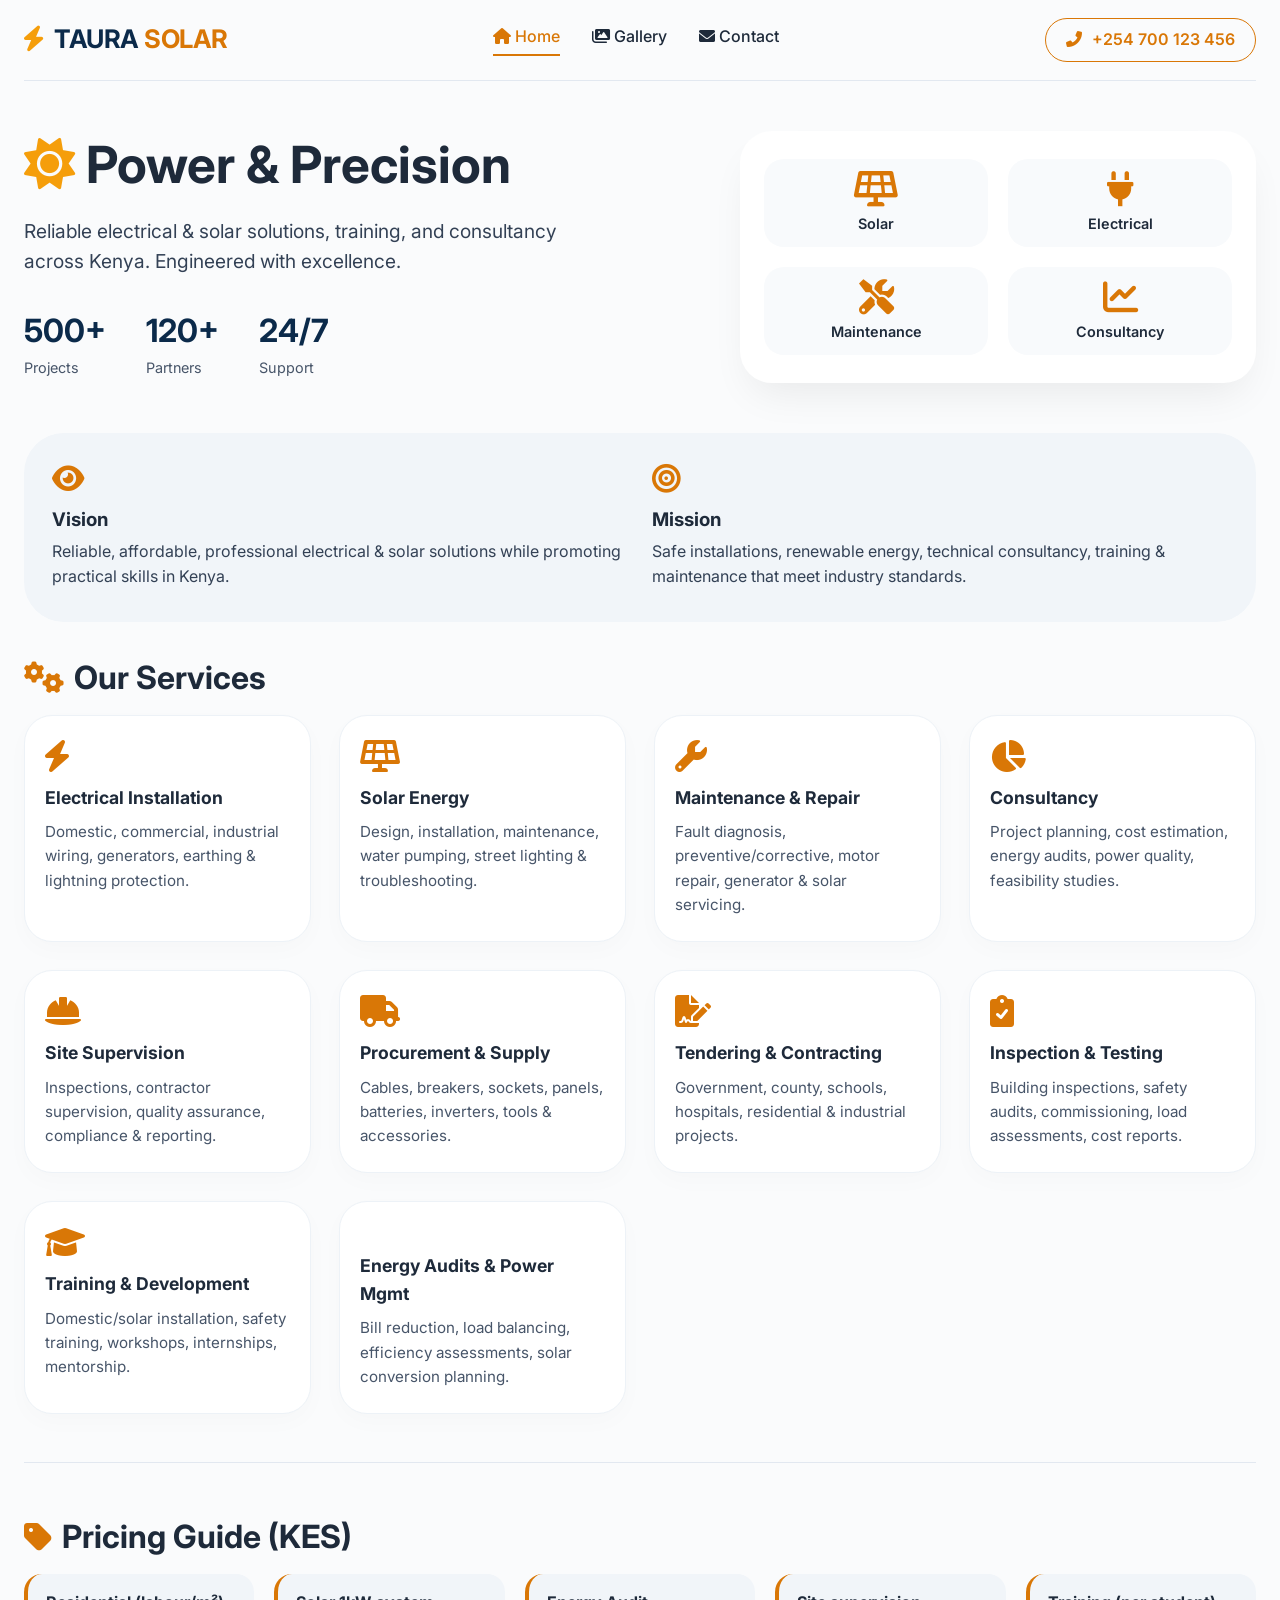
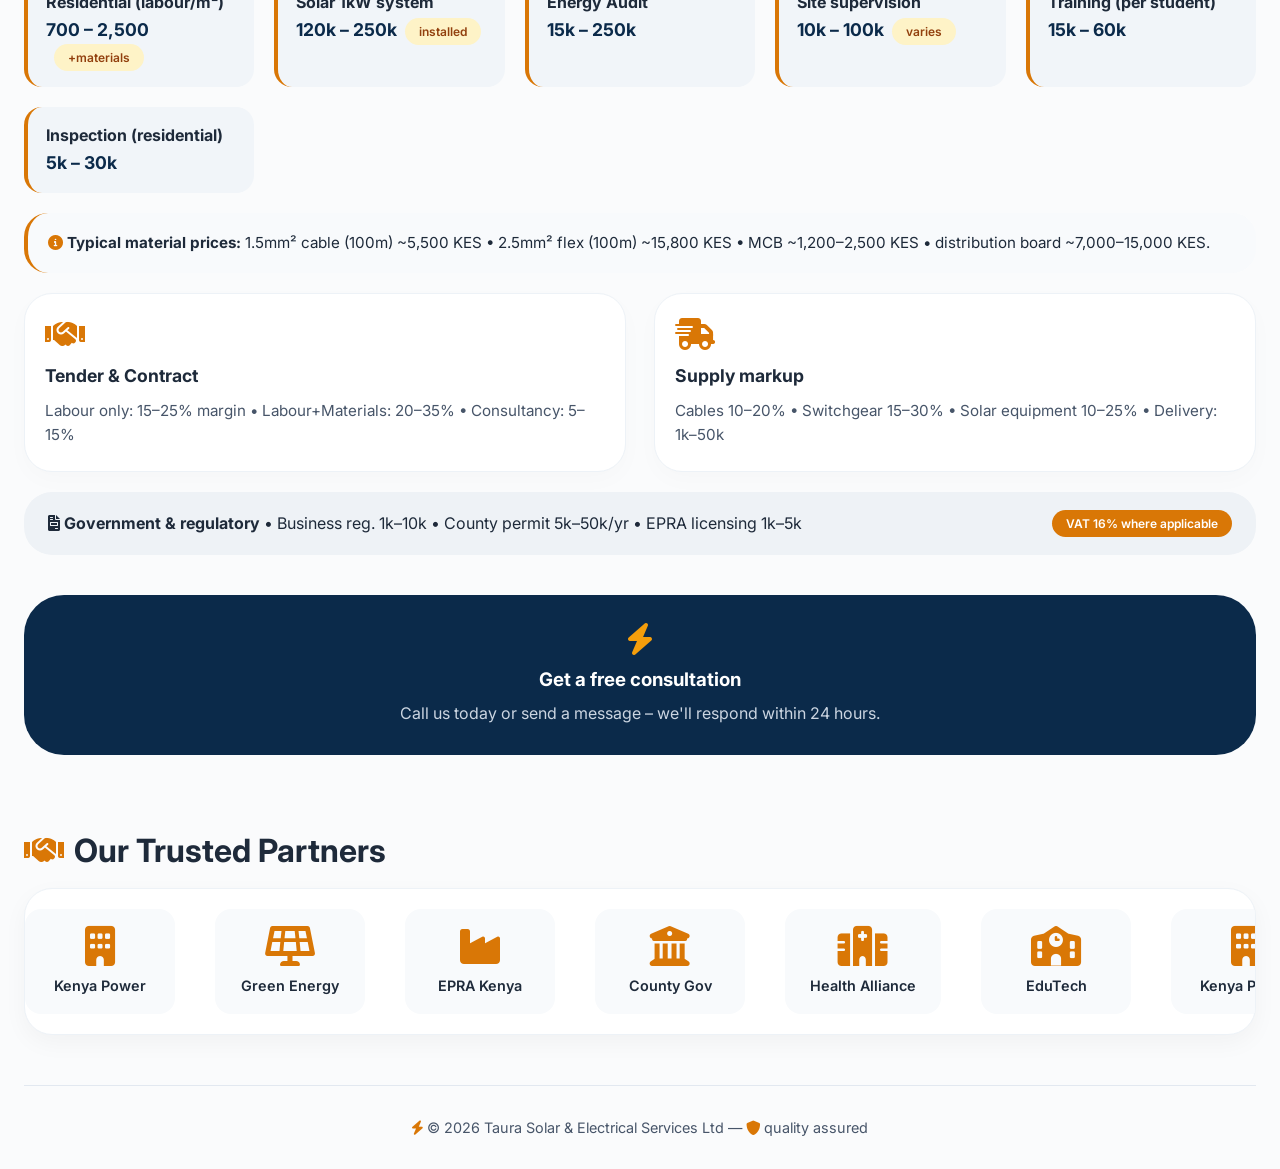
==== index.html @ 52d0508b "new changes" ====
<!DOCTYPE html>
<html lang="en">
<head>
  <meta charset="UTF-8" />
  <meta name="viewport" content="width=device-width, initial-scale=1.0" />
  <title>Taura Solar & Electrical Services</title>
  
  <!-- ===== FAVICON - Lightning Bolt ===== -->
  <link rel="icon" type="image/svg+xml" href="data:image/svg+xml,<svg xmlns='http://www.w3.org/2000/svg' viewBox='0 0 100 100'><text y='.9em' font-size='90'>⚡</text></svg>" />
  <link rel="icon" type="image/png" href="[data-uri]" />
  
  <!-- Font Awesome 6 (free) -->
  <link rel="stylesheet" href="https://cdnjs.cloudflare.com/ajax/libs/font-awesome/6.0.0-beta3/css/all.min.css" />
  <!-- Google Font: Inter -->
  <link href="https://fonts.googleapis.com/css2?family=Inter:opsz,wght@14..32,400;14..32,500;14..32,600;14..32,700&display=swap" rel="stylesheet" />
  <!-- External CSS -->
  <link rel="stylesheet" href="style.css" />
</head>
<body>

<div class="container">
  <!-- ====== NAVBAR ====== -->
  <nav class="navbar">
    <div class="logo">
      <i class="fas fa-bolt"></i> TAURA <span>SOLAR</span>
    </div>
    <div class="nav-links">
      <a href="#" class="active" data-page="home"><i class="fas fa-home"></i> Home</a>
      <a href="#" data-page="gallery"><i class="fas fa-images"></i> Gallery</a>
      <a href="#" data-page="contact"><i class="fas fa-envelope"></i> Contact</a>
    </div>
    <div class="btn-outline"><i class="fas fa-phone-alt"></i> +254 700 123 456</div>
  </nav>

  <!-- ====== HOME PAGE ====== -->
  <div id="page-home" class="page active">
    <!-- hero -->
    <div class="hero">
      <div class="hero-content">
        <h1><i class="fas fa-sun"></i> Power & Precision</h1>
        <p>Reliable electrical & solar solutions, training, and consultancy across Kenya. Engineered with excellence.</p>
        <div class="hero-stats">
          <div><span class="number">500+</span><div class="label">Projects</div></div>
          <div><span class="number">120+</span><div class="label">Partners</div></div>
          <div><span class="number">24/7</span><div class="label">Support</div></div>
        </div>
      </div>
      <div class="hero-icon-grid">
        <div class="icon-item"><i class="fas fa-solar-panel"></i><span>Solar</span></div>
        <div class="icon-item"><i class="fas fa-plug"></i><span>Electrical</span></div>
        <div class="icon-item"><i class="fas fa-tools"></i><span>Maintenance</span></div>
        <div class="icon-item"><i class="fas fa-chart-line"></i><span>Consultancy</span></div>
      </div>
    </div>

    <!-- vision mission -->
    <div class="vision-mission">
      <div><i class="fas fa-eye"></i><h3>Vision</h3><p>Reliable, affordable, professional electrical & solar solutions while promoting practical skills in Kenya.</p></div>
      <div><i class="fas fa-bullseye"></i><h3>Mission</h3><p>Safe installations, renewable energy, technical consultancy, training & maintenance that meet industry standards.</p></div>
    </div>

    <!-- Services with icons -->
    <div class="section-title"><i class="fas fa-cogs"></i> Our Services</div>
    <div class="grid-2col">
      <div class="card"><i class="fas fa-bolt"></i><h4>Electrical Installation</h4><p>Domestic, commercial, industrial wiring, generators, earthing & lightning protection.</p></div>
      <div class="card"><i class="fas fa-solar-panel"></i><h4>Solar Energy</h4><p>Design, installation, maintenance, water pumping, street lighting & troubleshooting.</p></div>
      <div class="card"><i class="fas fa-wrench"></i><h4>Maintenance & Repair</h4><p>Fault diagnosis, preventive/corrective, motor repair, generator & solar servicing.</p></div>
      <div class="card"><i class="fas fa-chart-pie"></i><h4>Consultancy</h4><p>Project planning, cost estimation, energy audits, power quality, feasibility studies.</p></div>
      <div class="card"><i class="fas fa-hard-hat"></i><h4>Site Supervision</h4><p>Inspections, contractor supervision, quality assurance, compliance & reporting.</p></div>
      <div class="card"><i class="fas fa-truck"></i><h4>Procurement & Supply</h4><p>Cables, breakers, sockets, panels, batteries, inverters, tools & accessories.</p></div>
      <div class="card"><i class="fas fa-file-signature"></i><h4>Tendering & Contracting</h4><p>Government, county, schools, hospitals, residential & industrial projects.</p></div>
      <div class="card"><i class="fas fa-clipboard-check"></i><h4>Inspection & Testing</h4><p>Building inspections, safety audits, commissioning, load assessments, cost reports.</p></div>
      <div class="card"><i class="fas fa-graduation-cap"></i><h4>Training & Development</h4><p>Domestic/solar installation, safety training, workshops, internships, mentorship.</p></div>
      <div class="card"><i class="fas fa-energy"></i><h4>Energy Audits & Power Mgmt</h4><p>Bill reduction, load balancing, efficiency assessments, solar conversion planning.</p></div>
    </div>

    <!-- pricing highlights -->
    <hr>
    <div class="section-title"><i class="fas fa-tag"></i> Pricing Guide (KES)</div>
    <div class="pricing-grid">
      <div class="pricing-item"><strong>Residential (labour/m²)</strong><span class="price">700 – 2,500</span><span class="badge">+materials</span></div>
      <div class="pricing-item"><strong>Solar 1kW system</strong><span class="price">120k – 250k</span><span class="badge">installed</span></div>
      <div class="pricing-item"><strong>Energy Audit</strong><span class="price">15k – 250k</span></div>
      <div class="pricing-item"><strong>Site supervision</strong><span class="price">10k – 100k</span><span class="badge">varies</span></div>
      <div class="pricing-item"><strong>Training (per student)</strong><span class="price">15k – 60k</span></div>
      <div class="pricing-item"><strong>Inspection (residential)</strong><span class="price">5k – 30k</span></div>
    </div>
    <div class="material-note">
      <i class="fas fa-info-circle"></i> <strong>Typical material prices:</strong> 1.5mm² cable (100m) ~5,500 KES • 2.5mm² flex (100m) ~15,800 KES • MCB ~1,200–2,500 KES • distribution board ~7,000–15,000 KES.
    </div>

    <div class="grid-2col" style="margin: 20px 0;">
      <div class="card"><i class="fas fa-handshake"></i><h4>Tender & Contract</h4><p>Labour only: 15–25% margin • Labour+Materials: 20–35% • Consultancy: 5–15%</p></div>
      <div class="card"><i class="fas fa-truck-fast"></i><h4>Supply markup</h4><p>Cables 10–20% • Switchgear 15–30% • Solar equipment 10–25% • Delivery: 1k–50k</p></div>
    </div>

    <div class="gov-banner">
      <span><i class="fas fa-file-invoice"></i> <strong>Government & regulatory</strong> • Business reg. 1k–10k • County permit 5k–50k/yr • EPRA licensing 1k–5k </span>
      <span class="badge" style="background:#d97706; color:white;">VAT 16% where applicable</span>
    </div>

    <div class="cta-banner">
      <i class="fas fa-bolt"></i>
      <h3>Get a free consultation</h3>
      <p>Call us today or send a message – we'll respond within 24 hours.</p>
    </div>

    <!-- ====== SPONSOR CAROUSEL ====== -->
    <div class="sponsor-section">
      <div class="section-title"><i class="fas fa-handshake"></i> Our Trusted Partners</div>
      <div class="sponsor-carousel-wrapper">
        <div class="sponsor-track" id="sponsorTrack">
          <div class="sponsor-item"><i class="fas fa-building"></i><span>Kenya Power</span></div>
          <div class="sponsor-item"><i class="fas fa-solar-panel"></i><span>Green Energy</span></div>
          <div class="sponsor-item"><i class="fas fa-industry"></i><span>EPRA Kenya</span></div>
          <div class="sponsor-item"><i class="fas fa-university"></i><span>County Gov</span></div>
          <div class="sponsor-item"><i class="fas fa-hospital"></i><span>Health Alliance</span></div>
          <div class="sponsor-item"><i class="fas fa-school"></i><span>EduTech</span></div>
          <div class="sponsor-item"><i class="fas fa-building"></i><span>Kenya Power</span></div>
          <div class="sponsor-item"><i class="fas fa-solar-panel"></i><span>Green Energy</span></div>
          <div class="sponsor-item"><i class="fas fa-industry"></i><span>EPRA Kenya</span></div>
          <div class="sponsor-item"><i class="fas fa-university"></i><span>County Gov</span></div>
          <div class="sponsor-item"><i class="fas fa-hospital"></i><span>Health Alliance</span></div>
          <div class="sponsor-item"><i class="fas fa-school"></i><span>EduTech</span></div>
        </div>
      </div>
    </div>
  </div>

  <!-- ====== GALLERY PAGE ====== -->
  <div id="page-gallery" class="page">
    <div style="padding: 20px 0 10px;">
      <h2 class="section-title"><i class="fas fa-images"></i> Our Gallery</h2>
      <p class="section-sub">Explore our projects, installations, and training sessions in action.</p>
    </div>

    <!-- Video Section -->
    <div class="gallery-section">
      <h3 class="gallery-section-title"><i class="fas fa-video"></i> Featured Videos</h3>
      <div class="video-grid">
        <div class="video-card">
          <div class="video-wrapper">
            <iframe src="https://www.youtube.com/embed/dQw4w9WgXcQ" title="Solar Installation" frameborder="0" allowfullscreen></iframe>
          </div>
          <h4>Solar Panel Installation</h4>
          <p>Complete solar system setup for residential property</p>
        </div>
        <div class="video-card">
          <div class="video-wrapper">
            <iframe src="https://www.youtube.com/embed/dQw4w9WgXcQ" title="Electrical Training" frameborder="0" allowfullscreen></iframe>
          </div>
          <h4>Electrical Safety Training</h4>
          <p>Practical workshop for technicians and apprentices</p>
        </div>
        <div class="video-card">
          <div class="video-wrapper">
            <iframe src="https://www.youtube.com/embed/dQw4w9WgXcQ" title="Commercial Project" frameborder="0" allowfullscreen></iframe>
          </div>
          <h4>Commercial Wiring Project</h4>
          <p>Complete electrical installation for office building</p>
        </div>
      </div>
    </div>

    <!-- Photo Section with IMG tags -->
    <div class="gallery-section">
      <h3 class="gallery-section-title"><i class="fas fa-camera"></i> Project Photos</h3>
      <div class="photo-grid">
        <div class="photo-item">
          <img src="7be6938c32ef5bfe62755439da76b77e4cad5ee7.mp4_snapshot_13.31.219.jpg" alt="Solar Installation at Karen Residence" class="photo-image" />
          <div class="photo-caption">Solar Installation at Karen Residence</div>
        </div>
        <div class="photo-item">
          <img src="images/commercial-wiring.jpg" alt="Commercial Wiring at Westlands Mall" class="photo-image" />
          <div class="photo-caption">Commercial Wiring at Westlands Mall</div>
        </div>
        <div class="photo-item">
          <img src="images/solar-water-pump.jpg" alt="Solar Water Pumping System" class="photo-image" />
          <div class="photo-caption">Solar Water Pumping System</div>
        </div>
        <div class="photo-item">
          <img src="images/training-session.jpg" alt="Training Session at Our Workshop" class="photo-image" />
          <div class="photo-caption">Training Session at Our Workshop</div>
        </div>
        <div class="photo-item">
          <img src="images/site-supervision.jpg" alt="Site Supervision at Construction Project" class="photo-image" />
          <div class="photo-caption">Site Supervision at Construction Project</div>
        </div>
        <div class="photo-item">
          <img src="images/energy-audit.jpg" alt="Energy Audit at Industrial Facility" class="photo-image" />
          <div class="photo-caption">Energy Audit at Industrial Facility</div>
        </div>
      </div>
    </div>

    <!-- Call to Action -->
    <div class="gallery-cta">
      <i class="fas fa-camera-retro"></i>
      <h3>Want to see more?</h3>
      <p>Contact us for a full portfolio of our projects and case studies.</p>
      <a href="#" data-page="contact" class="gallery-cta-btn"><i class="fas fa-envelope"></i> Get in Touch</a>
    </div>
  </div>

  <!-- ====== CONTACT PAGE ====== -->
  <div id="page-contact" class="page">
    <div style="padding: 20px 0 10px;">
      <h2 class="section-title"><i class="fas fa-address-card"></i> Contact Us</h2>
      <p class="section-sub">Reach out for projects, training, or support. We're here to help.</p>
    </div>

    <div class="contact-section">
      <div class="contact-info">
        <div><i class="fas fa-map-pin"></i> <strong>Nairobi, Kenya</strong><br>Rongai, Enterprise Road</div>
        <div><i class="fas fa-phone-alt"></i> <strong>+254 700 123 456</strong><br>+254 722 987 654</div>
        <div><i class="fas fa-envelope"></i> <strong>info@taurasolar.co.ke</strong><br>tenders@taurasolar.co.ke</div>
        <div><i class="fas fa-clock"></i> <strong>Mon–Fri</strong> 8:00 – 18:00<br>Saturday 9:00 – 15:00</div>
        <hr>
        <div><i class="fas fa-file-alt"></i> <strong>Tender documents</strong> <span class="badge">0 – 50,000 KES</span></div>
      </div>
      <div class="contact-form">
        <form id="contactForm">
          <input type="text" placeholder="Full name" required>
          <input type="email" placeholder="Email address" required>
          <input type="text" placeholder="Phone number">
          <select>
            <option>Service interested in</option>
            <option>Electrical installation</option>
            <option>Solar energy</option>
            <option>Maintenance & repair</option>
            <option>Consultancy</option>
            <option>Training</option>
            <option>Tendering / contracting</option>
            <option>Energy audit</option>
          </select>
          <textarea rows="4" placeholder="Tell us about your project..."></textarea>
          <button type="submit"><i class="fas fa-paper-plane"></i> Send message</button>
          <p class="form-note"><i class="fas fa-check-circle"></i> We reply within 24 hours</p>
        </form>
      </div>
    </div>

    <div class="contact-quick">
      <div><i class="fas fa-file-invoice"></i> <strong>Business registration</strong> 1,000–10,000 KES</div>
      <div><i class="fas fa-certificate"></i> <strong>EPRA contractor</strong> licensing 1,000–5,000 KES</div>
      <div><i class="fas fa-building"></i> <strong>County permit</strong> 5,000–50,000 KES/year</div>
    </div>
  </div>

  <div class="footer">
    <i class="fas fa-bolt"></i> © 2026 Taura Solar & Electrical Services Ltd — <i class="fas fa-shield-alt"></i> quality assured
  </div>
</div>

<!-- External JavaScript -->
<script src="script.js"></script>
</body>
</html>
---- style.css ----
* {
  margin: 0;
  padding: 0;
  box-sizing: border-box;
}

body {
  font-family: 'Inter', sans-serif;
  background: #fafbfc;
  color: #1e2a3a;
  line-height: 1.6;
}

.container {
  max-width: 1280px;
  margin: 0 auto;
  padding: 0 24px;
}

/* ===== NAVBAR ===== */
.navbar {
  display: flex;
  justify-content: space-between;
  align-items: center;
  padding: 18px 0;
  flex-wrap: wrap;
  border-bottom: 1px solid #e2e8f0;
}

.logo {
  font-weight: 700;
  font-size: 1.6rem;
  letter-spacing: -0.5px;
  color: #0b2a4a;
}
.logo i {
  color: #f59e0b;
  margin-right: 6px;
}
.logo span {
  color: #d97706;
}

.nav-links {
  display: flex;
  gap: 32px;
  font-weight: 500;
}
.nav-links a {
  text-decoration: none;
  color: #1e2a3a;
  transition: 0.2s;
  font-size: 1rem;
}
.nav-links a:hover {
  color: #d97706;
}
.nav-links a.active {
  color: #d97706;
  border-bottom: 2px solid #d97706;
  padding-bottom: 4px;
}

.btn-outline {
  border: 1.5px solid #d97706;
  background: transparent;
  padding: 8px 20px;
  border-radius: 40px;
  font-weight: 600;
  color: #d97706;
  transition: 0.2s;
  cursor: default;
}
.btn-outline i {
  margin-right: 6px;
}

/* ===== HERO ===== */
.hero {
  display: flex;
  flex-wrap: wrap;
  align-items: center;
  justify-content: space-between;
  padding: 50px 0 30px;
}
.hero-content {
  flex: 1 1 500px;
}
.hero-content h1 {
  font-size: 3.2rem;
  font-weight: 700;
  line-height: 1.2;
  margin-bottom: 20px;
}
.hero-content h1 i {
  color: #f59e0b;
}
.hero-content p {
  font-size: 1.2rem;
  color: #334155;
  max-width: 540px;
  margin-bottom: 28px;
}
.hero-stats {
  display: flex;
  gap: 40px;
  margin-top: 20px;
}
.hero-stats div {
  text-align: left;
}
.hero-stats .number {
  font-size: 2rem;
  font-weight: 700;
  color: #0b2a4a;
}
.hero-stats .label {
  color: #475569;
  font-size: 0.9rem;
}
.hero-icon-grid {
  flex: 1 1 300px;
  display: grid;
  grid-template-columns: 1fr 1fr;
  gap: 20px;
  background: #ffffff;
  padding: 28px 24px;
  border-radius: 32px;
  box-shadow: 0 20px 40px -12px rgba(0,0,0,0.08);
}
.hero-icon-grid .icon-item {
  display: flex;
  flex-direction: column;
  align-items: center;
  text-align: center;
  padding: 12px 6px;
  background: #f8fafc;
  border-radius: 20px;
  transition: 0.1s;
}
.hero-icon-grid .icon-item i {
  font-size: 2.2rem;
  color: #d97706;
  margin-bottom: 6px;
}
.hero-icon-grid .icon-item span {
  font-weight: 600;
  font-size: 0.9rem;
  color: #1e2a3a;
}

/* ===== VISION MISSION ===== */
.vision-mission {
  display: flex;
  flex-wrap: wrap;
  gap: 24px;
  background: #f1f5f9;
  border-radius: 40px;
  padding: 32px 28px;
  margin: 20px 0 30px;
}
.vision-mission > div {
  flex: 1;
}
.vision-mission i {
  color: #d97706;
  font-size: 1.8rem;
}
.vision-mission h3 {
  margin: 8px 0 4px;
}
.vision-mission p {
  color: #334155;
}

/* ===== SECTION TITLES ===== */
.section-title {
  font-size: 2rem;
  font-weight: 700;
  margin-bottom: 12px;
  display: flex;
  align-items: center;
  gap: 10px;
}
.section-title i {
  color: #d97706;
}
.section-sub {
  color: #475569;
  margin-bottom: 32px;
}

/* ===== CARDS ===== */
.grid-2col {
  display: grid;
  grid-template-columns: repeat(auto-fit, minmax(260px, 1fr));
  gap: 28px;
}
.grid-3col {
  display: grid;
  grid-template-columns: repeat(auto-fit, minmax(200px, 1fr));
  gap: 24px;
}

.card {
  background: white;
  border-radius: 28px;
  padding: 24px 20px;
  box-shadow: 0 8px 24px rgba(0,0,0,0.02);
  border: 1px solid #edf2f7;
  transition: 0.2s;
}
.card:hover {
  border-color: #fcd34d;
  box-shadow: 0 12px 28px -8px rgba(0,0,0,0.06);
}
.card i {
  font-size: 2rem;
  color: #d97706;
  margin-bottom: 12px;
}
.card h4 {
  font-size: 1.1rem;
  margin-bottom: 8px;
}
.card p {
  color: #475569;
  font-size: 0.95rem;
}

/* ===== PRICING ===== */
.pricing-grid {
  display: grid;
  grid-template-columns: repeat(auto-fit, minmax(220px, 1fr));
  gap: 20px;
  margin-top: 12px;
}
.pricing-item {
  background: #f1f5f9;
  border-radius: 18px;
  padding: 16px 18px;
  border-left: 4px solid #d97706;
}
.pricing-item strong {
  display: block;
  font-size: 1rem;
}
.pricing-item .price {
  font-weight: 700;
  color: #0b2a4a;
  font-size: 1.1rem;
}

.badge {
  background: #fef3c7;
  color: #92400e;
  padding: 4px 14px;
  border-radius: 40px;
  font-size: 0.75rem;
  font-weight: 600;
  display: inline-block;
  margin-left: 8px;
}

/* ===== MATERIAL NOTE ===== */
.material-note {
  background: #f8fafc;
  border-radius: 24px;
  padding: 18px 20px;
  margin: 20px 0;
  font-size: 0.95rem;
  border-left: 4px solid #d97706;
}
.material-note i {
  color: #d97706;
}

/* ===== GOV BANNER ===== */
.gov-banner {
  background: #eef2f6;
  border-radius: 28px;
  padding: 18px 24px;
  display: flex;
  flex-wrap: wrap;
  justify-content: space-between;
  align-items: center;
}

/* ===== CTA BANNER ===== */
.cta-banner {
  background: #0b2a4a;
  color: white;
  border-radius: 40px;
  padding: 28px 30px;
  margin: 40px 0;
  text-align: center;
}
.cta-banner i {
  color: #f59e0b;
  font-size: 2rem;
}
.cta-banner h3 {
  margin: 6px 0;
}
.cta-banner p {
  color: #cbd5e1;
}

/* ===== SPONSOR CAROUSEL ===== */
.sponsor-section {
  margin: 50px 0 30px;
  padding: 20px 0;
}

.sponsor-carousel-wrapper {
  overflow: hidden;
  position: relative;
  background: #ffffff;
  border-radius: 28px;
  padding: 20px 0;
  box-shadow: 0 8px 24px rgba(0,0,0,0.04);
  border: 1px solid #edf2f7;
}

.sponsor-track {
  display: flex;
  gap: 40px;
  animation: scrollSponsors 20s linear infinite;
  width: max-content;
}

.sponsor-item {
  display: flex;
  flex-direction: column;
  align-items: center;
  justify-content: center;
  min-width: 150px;
  padding: 16px 24px;
  background: #f8fafc;
  border-radius: 16px;
  transition: all 0.3s ease;
  border: 1px solid transparent;
}

.sponsor-item:hover {
  transform: scale(1.05);
  border-color: #d97706;
  background: #fef3c7;
}

.sponsor-item i {
  font-size: 2.5rem;
  color: #d97706;
  margin-bottom: 8px;
}

.sponsor-item span {
  font-weight: 600;
  font-size: 0.9rem;
  color: #1e2a3a;
  text-align: center;
}

@keyframes scrollSponsors {
  0% {
    transform: translateX(0);
  }
  100% {
    transform: translateX(-50%);
  }
}

/* Pause animation on hover */
.sponsor-carousel-wrapper:hover .sponsor-track {
  animation-play-state: paused;
}

/* ===== GALLERY PAGE ===== */
.gallery-section {
  margin: 40px 0;
}

.gallery-section-title {
  font-size: 1.5rem;
  font-weight: 700;
  margin-bottom: 20px;
  display: flex;
  align-items: center;
  gap: 10px;
  color: #0b2a4a;
}
.gallery-section-title i {
  color: #d97706;
}

/* Video Grid */
.video-grid {
  display: grid;
  grid-template-columns: repeat(auto-fit, minmax(320px, 1fr));
  gap: 30px;
  margin-bottom: 20px;
}

.video-card {
  background: white;
  border-radius: 24px;
  overflow: hidden;
  box-shadow: 0 8px 24px rgba(0,0,0,0.06);
  border: 1px solid #edf2f7;
  transition: transform 0.3s ease;
}
.video-card:hover {
  transform: translateY(-4px);
}

.video-wrapper {
  position: relative;
  padding-bottom: 56.25%;
  height: 0;
  overflow: hidden;
  background: #0b2a4a;
}
.video-wrapper iframe {
  position: absolute;
  top: 0;
  left: 0;
  width: 100%;
  height: 100%;
}

.video-card h4 {
  padding: 16px 20px 6px;
  font-size: 1.1rem;
}
.video-card p {
  padding: 0 20px 20px;
  color: #475569;
  font-size: 0.95rem;
}

/* ===== PHOTO GRID WITH IMAGES ===== */
.photo-grid {
  display: grid;
  grid-template-columns: repeat(auto-fit, minmax(280px, 1fr));
  gap: 24px;
}

.photo-item {
  border-radius: 20px;
  overflow: hidden;
  box-shadow: 0 8px 24px rgba(0,0,0,0.06);
  border: 1px solid #edf2f7;
  transition: transform 0.3s ease, box-shadow 0.3s ease;
  background: white;
  position: relative;
}
.photo-item:hover {
  transform: scale(1.02);
  box-shadow: 0 12px 32px rgba(0,0,0,0.12);
}

.photo-image {
  width: 100%;
  height: 220px;
  object-fit: cover;
  display: block;
  background: #f1f5f9;
  transition: transform 0.3s ease;
}
.photo-item:hover .photo-image {
  transform: scale(1.05);
}

.photo-caption {
  padding: 14px 16px;
  font-weight: 500;
  font-size: 0.95rem;
  color: #1e2a3a;
  background: white;
  border-top: 1px solid #f1f5f9;
  transition: background 0.3s ease;
}
.photo-item:hover .photo-caption {
  background: #fef3c7;
}

/* Gallery CTA */
.gallery-cta {
  background: linear-gradient(135deg, #0b2a4a, #1a4a6e);
  color: white;
  border-radius: 40px;
  padding: 40px 30px;
  margin: 50px 0 30px;
  text-align: center;
}
.gallery-cta i {
  color: #f59e0b;
  font-size: 2.5rem;
}
.gallery-cta h3 {
  margin: 10px 0 6px;
  font-size: 1.8rem;
}
.gallery-cta p {
  color: #cbd5e1;
  margin-bottom: 20px;
}

.gallery-cta-btn {
  display: inline-block;
  background: #d97706;
  color: white;
  padding: 14px 36px;
  border-radius: 40px;
  text-decoration: none;
  font-weight: 600;
  transition: 0.2s;
}
.gallery-cta-btn:hover {
  background: #b45309;
  transform: scale(1.02);
}

/* ===== CONTACT PAGE ===== */
.contact-section {
  display: flex;
  flex-wrap: wrap;
  gap: 40px;
  margin: 30px 0 60px;
}
.contact-info {
  flex: 1 1 300px;
}
.contact-info > div {
  margin-bottom: 24px;
}
.contact-info i {
  width: 32px;
  color: #d97706;
}
.contact-info hr {
  margin: 30px 0;
  border: none;
  border-top: 1px solid #e2e8f0;
}

.contact-form {
  flex: 2 1 400px;
}
.contact-form input,
.contact-form select,
.contact-form textarea {
  width: 100%;
  padding: 14px 18px;
  border: 1px solid #d1d9e6;
  border-radius: 30px;
  font-family: inherit;
  background: white;
  margin-bottom: 16px;
  outline: none;
}
.contact-form input:focus,
.contact-form select:focus,
.contact-form textarea:focus {
  border-color: #d97706;
}
.contact-form button {
  background: #d97706;
  border: none;
  padding: 14px 36px;
  border-radius: 40px;
  font-weight: 600;
  color: white;
  cursor: pointer;
  transition: 0.2s;
}
.contact-form button:hover {
  background: #b45309;
}
.form-note {
  margin-top: 12px;
  font-size: 0.85rem;
  color: #475569;
}
.form-note i {
  color: #d97706;
}

.contact-quick {
  display: flex;
  flex-wrap: wrap;
  gap: 20px;
  background: #f1f5f9;
  border-radius: 32px;
  padding: 24px;
  margin: 20px 0;
}
.contact-quick i {
  color: #d97706;
  margin-right: 6px;
}

/* ===== PAGE VISIBILITY ===== */
.page {
  display: none;
}
.page.active {
  display: block;
}

/* ===== FOOTER ===== */
.footer {
  padding: 30px 0;
  border-top: 1px solid #e2e8f0;
  text-align: center;
  color: #475569;
  font-size: 0.9rem;
  margin-top: 20px;
}
.footer i {
  color: #d97706;
}

/* ===== RESPONSIVE ===== */
hr {
  border: none;
  border-top: 1px solid #e2e8f0;
  margin: 48px 0;
}

@media (max-width: 768px) {
  .navbar {
    flex-direction: column;
    gap: 12px;
  }
  .nav-links {
    flex-wrap: wrap;
    justify-content: center;
    gap: 18px;
  }
  .hero-content h1 {
    font-size: 2.5rem;
  }
  .sponsor-item {
    min-width: 120px;
    padding: 12px 16px;
  }
  .sponsor-item i {
    font-size: 2rem;
  }
  .sponsor-track {
    gap: 20px;
  }
  .video-grid {
    grid-template-columns: 1fr;
  }
  .photo-grid {
    grid-template-columns: repeat(auto-fit, minmax(200px, 1fr));
  }
  .photo-image {
    height: 180px;
  }
}
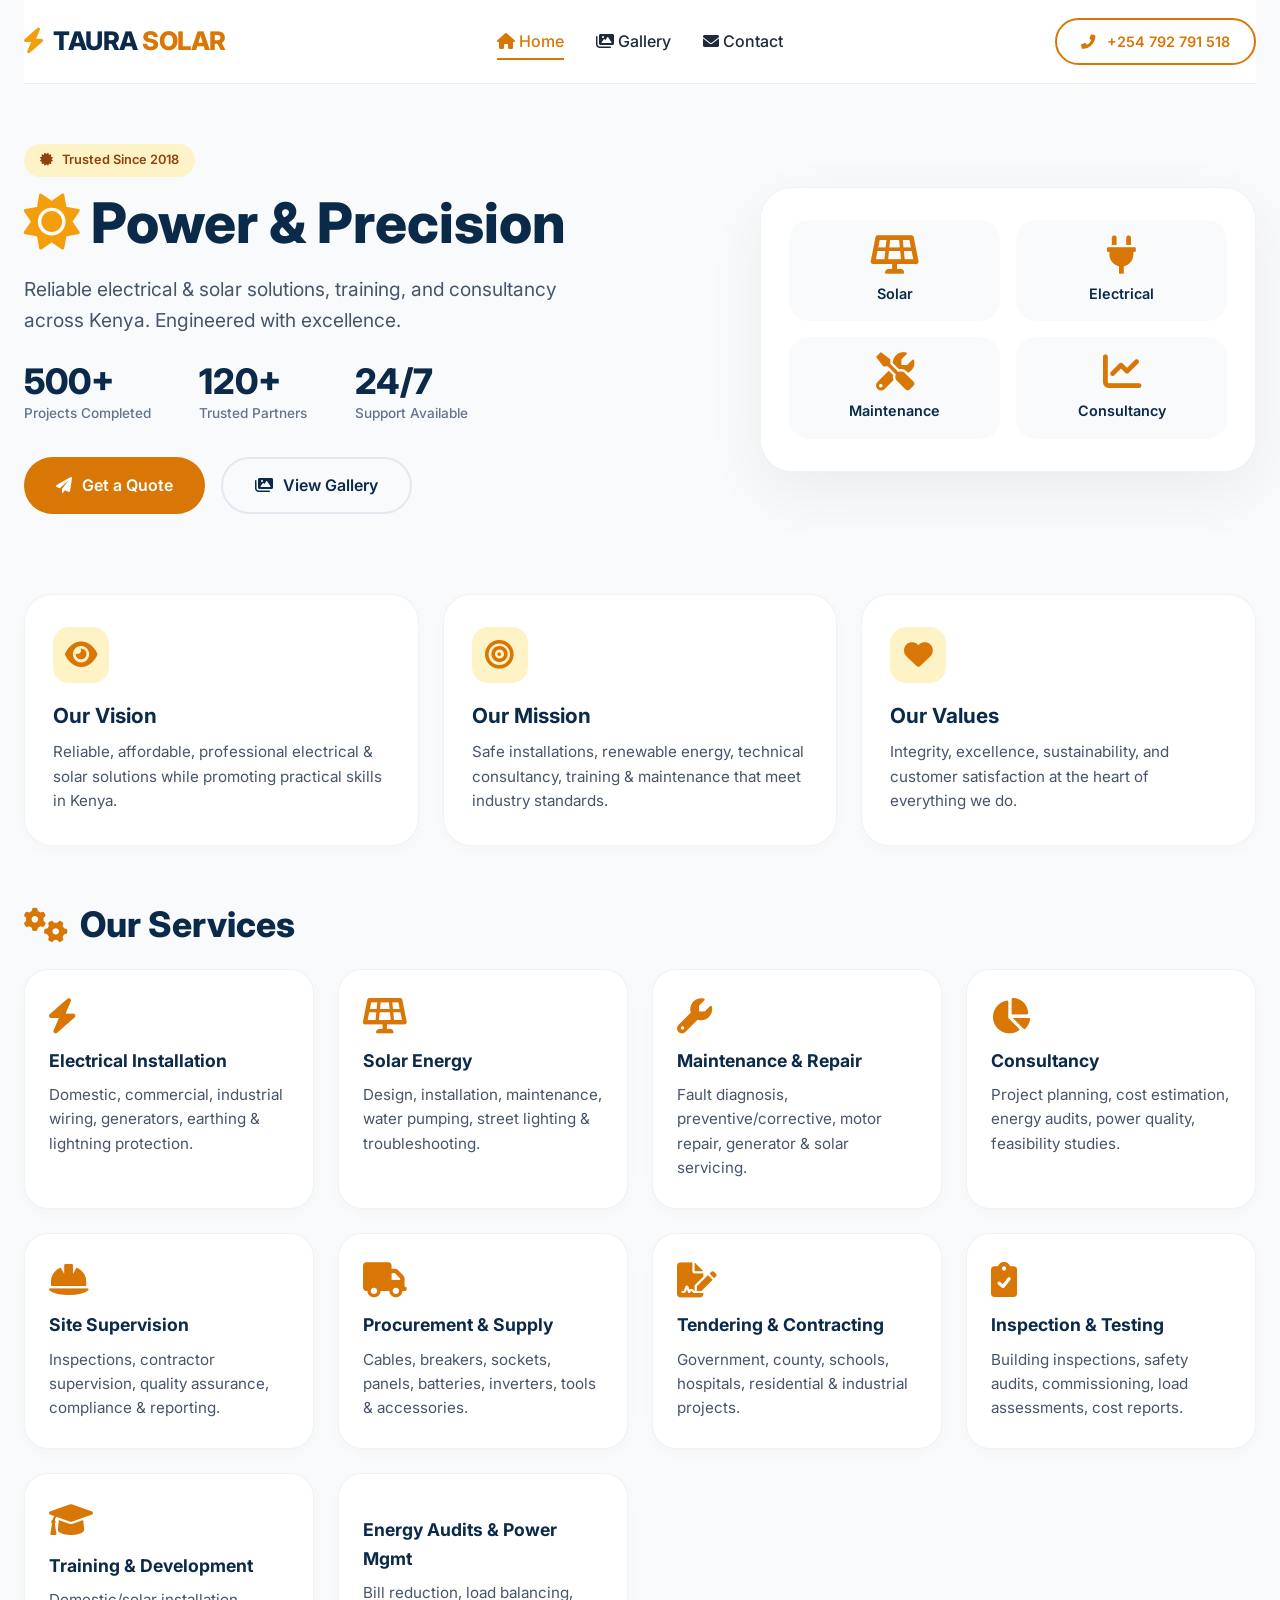
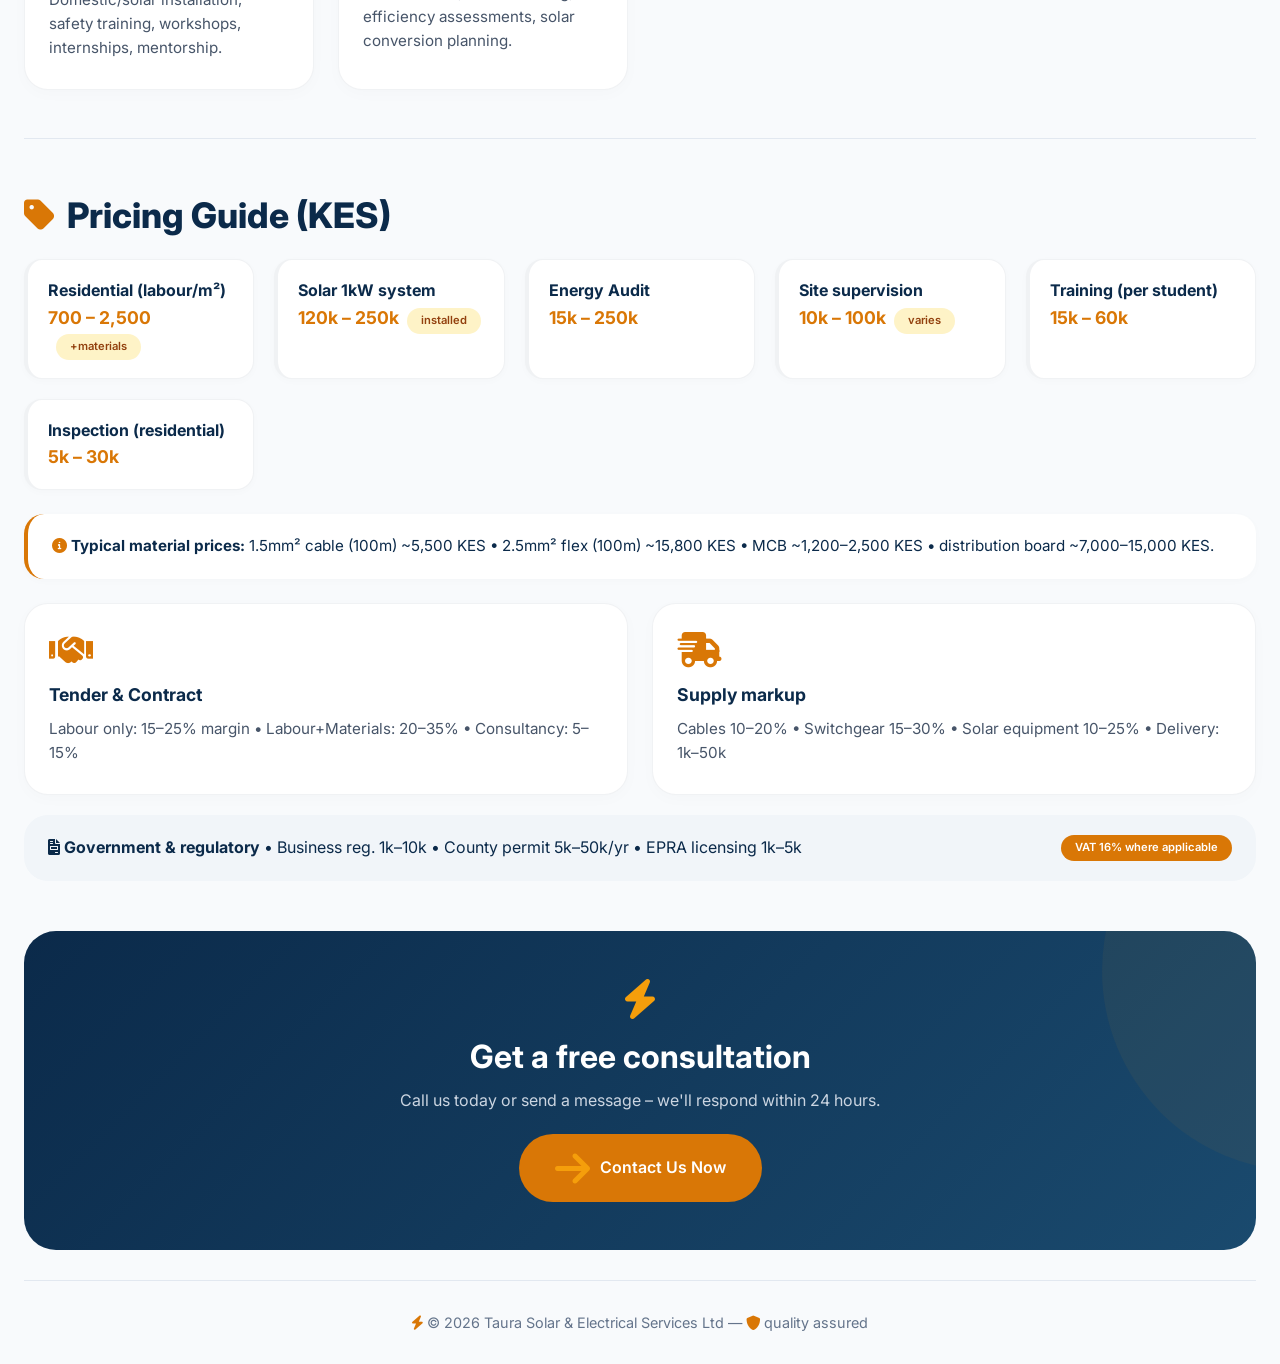
==== commit 270377ee: "latest commits" ====
--- a/index.html
+++ b/index.html
@@ -12,7 +12,7 @@
   <!-- Font Awesome 6 (free) -->
   <link rel="stylesheet" href="https://cdnjs.cloudflare.com/ajax/libs/font-awesome/6.0.0-beta3/css/all.min.css" />
   <!-- Google Font: Inter -->
-  <link href="https://fonts.googleapis.com/css2?family=Inter:opsz,wght@14..32,400;14..32,500;14..32,600;14..32,700&display=swap" rel="stylesheet" />
+  <link href="https://fonts.googleapis.com/css2?family=Inter:opsz,wght@14..32,400;14..32,500;14..32,600;14..32,700;14..32,800&display=swap" rel="stylesheet" />
   <!-- External CSS -->
   <link rel="stylesheet" href="style.css" />
 </head>
@@ -29,7 +29,7 @@
       <a href="#" data-page="gallery"><i class="fas fa-images"></i> Gallery</a>
       <a href="#" data-page="contact"><i class="fas fa-envelope"></i> Contact</a>
     </div>
-    <div class="btn-outline"><i class="fas fa-phone-alt"></i> +254 700 123 456</div>
+    <div class="btn-outline"><i class="fas fa-phone-alt"></i> +254 792 791 518</div>
   </nav>
 
   <!-- ====== HOME PAGE ====== -->
@@ -37,12 +37,17 @@
     <!-- hero -->
     <div class="hero">
       <div class="hero-content">
+        <span class="hero-badge"><i class="fas fa-certificate"></i> Trusted Since 2018</span>
         <h1><i class="fas fa-sun"></i> Power & Precision</h1>
         <p>Reliable electrical & solar solutions, training, and consultancy across Kenya. Engineered with excellence.</p>
         <div class="hero-stats">
-          <div><span class="number">500+</span><div class="label">Projects</div></div>
-          <div><span class="number">120+</span><div class="label">Partners</div></div>
-          <div><span class="number">24/7</span><div class="label">Support</div></div>
+          <div><span class="number">500+</span><div class="label">Projects Completed</div></div>
+          <div><span class="number">120+</span><div class="label">Trusted Partners</div></div>
+          <div><span class="number">24/7</span><div class="label">Support Available</div></div>
+        </div>
+        <div class="hero-buttons">
+          <a href="#" data-page="contact" class="btn-primary"><i class="fas fa-paper-plane"></i> Get a Quote</a>
+          <a href="#" data-page="gallery" class="btn-secondary"><i class="fas fa-images"></i> View Gallery</a>
         </div>
       </div>
       <div class="hero-icon-grid">
@@ -55,8 +60,21 @@
 
     <!-- vision mission -->
     <div class="vision-mission">
-      <div><i class="fas fa-eye"></i><h3>Vision</h3><p>Reliable, affordable, professional electrical & solar solutions while promoting practical skills in Kenya.</p></div>
-      <div><i class="fas fa-bullseye"></i><h3>Mission</h3><p>Safe installations, renewable energy, technical consultancy, training & maintenance that meet industry standards.</p></div>
+      <div class="vm-card">
+        <div class="vm-icon"><i class="fas fa-eye"></i></div>
+        <h3>Our Vision</h3>
+        <p>Reliable, affordable, professional electrical & solar solutions while promoting practical skills in Kenya.</p>
+      </div>
+      <div class="vm-card">
+        <div class="vm-icon"><i class="fas fa-bullseye"></i></div>
+        <h3>Our Mission</h3>
+        <p>Safe installations, renewable energy, technical consultancy, training & maintenance that meet industry standards.</p>
+      </div>
+      <div class="vm-card">
+        <div class="vm-icon"><i class="fas fa-heart"></i></div>
+        <h3>Our Values</h3>
+        <p>Integrity, excellence, sustainability, and customer satisfaction at the heart of everything we do.</p>
+      </div>
     </div>
 
     <!-- Services with icons -->
@@ -103,27 +121,7 @@
       <i class="fas fa-bolt"></i>
       <h3>Get a free consultation</h3>
       <p>Call us today or send a message – we'll respond within 24 hours.</p>
-    </div>
-
-    <!-- ====== SPONSOR CAROUSEL ====== -->
-    <div class="sponsor-section">
-      <div class="section-title"><i class="fas fa-handshake"></i> Our Trusted Partners</div>
-      <div class="sponsor-carousel-wrapper">
-        <div class="sponsor-track" id="sponsorTrack">
-          <div class="sponsor-item"><i class="fas fa-building"></i><span>Kenya Power</span></div>
-          <div class="sponsor-item"><i class="fas fa-solar-panel"></i><span>Green Energy</span></div>
-          <div class="sponsor-item"><i class="fas fa-industry"></i><span>EPRA Kenya</span></div>
-          <div class="sponsor-item"><i class="fas fa-university"></i><span>County Gov</span></div>
-          <div class="sponsor-item"><i class="fas fa-hospital"></i><span>Health Alliance</span></div>
-          <div class="sponsor-item"><i class="fas fa-school"></i><span>EduTech</span></div>
-          <div class="sponsor-item"><i class="fas fa-building"></i><span>Kenya Power</span></div>
-          <div class="sponsor-item"><i class="fas fa-solar-panel"></i><span>Green Energy</span></div>
-          <div class="sponsor-item"><i class="fas fa-industry"></i><span>EPRA Kenya</span></div>
-          <div class="sponsor-item"><i class="fas fa-university"></i><span>County Gov</span></div>
-          <div class="sponsor-item"><i class="fas fa-hospital"></i><span>Health Alliance</span></div>
-          <div class="sponsor-item"><i class="fas fa-school"></i><span>EduTech</span></div>
-        </div>
-      </div>
+      <a href="#" data-page="contact" class="cta-btn"><i class="fas fa-arrow-right"></i> Contact Us Now</a>
     </div>
   </div>
 
@@ -171,11 +169,11 @@
           <div class="photo-caption">Solar Installation at Karen Residence</div>
         </div>
         <div class="photo-item">
-          <img src="images/commercial-wiring.jpg" alt="Commercial Wiring at Westlands Mall" class="photo-image" />
+          <img src="22.PNG" alt="Commercial Wiring at Westlands Mall" class="photo-image" />
           <div class="photo-caption">Commercial Wiring at Westlands Mall</div>
         </div>
         <div class="photo-item">
-          <img src="images/solar-water-pump.jpg" alt="Solar Water Pumping System" class="photo-image" />
+          <img src="Capture.PNG" alt="Solar Water Pumping System" class="photo-image" />
           <div class="photo-caption">Solar Water Pumping System</div>
         </div>
         <div class="photo-item">
@@ -212,7 +210,7 @@
     <div class="contact-section">
       <div class="contact-info">
         <div><i class="fas fa-map-pin"></i> <strong>Nairobi, Kenya</strong><br>Rongai, Enterprise Road</div>
-        <div><i class="fas fa-phone-alt"></i> <strong>+254 700 123 456</strong><br>+254 722 987 654</div>
+        <div><i class="fas fa-phone-alt"></i> <strong>+254 792 791 518</strong><br>+254 792 791 518</div>
         <div><i class="fas fa-envelope"></i> <strong>info@taurasolar.co.ke</strong><br>tenders@taurasolar.co.ke</div>
         <div><i class="fas fa-clock"></i> <strong>Mon–Fri</strong> 8:00 – 18:00<br>Saturday 9:00 – 15:00</div>
         <hr>
--- a/style.css
+++ b/style.css
@@ -6,8 +6,8 @@
 
 body {
   font-family: 'Inter', sans-serif;
-  background: #fafbfc;
-  color: #1e2a3a;
+  background: #f8fafc;
+  color: #0b2a4a;
   line-height: 1.6;
 }
 
@@ -24,11 +24,16 @@
   align-items: center;
   padding: 18px 0;
   flex-wrap: wrap;
-  border-bottom: 1px solid #e2e8f0;
+  border-bottom: 1px solid rgba(11, 42, 74, 0.08);
+  background: rgba(255, 255, 255, 0.9);
+  backdrop-filter: blur(10px);
+  position: sticky;
+  top: 0;
+  z-index: 100;
 }
 
 .logo {
-  font-weight: 700;
+  font-weight: 800;
   font-size: 1.6rem;
   letter-spacing: -0.5px;
   color: #0b2a4a;
@@ -49,30 +54,51 @@
 .nav-links a {
   text-decoration: none;
   color: #1e2a3a;
-  transition: 0.2s;
+  transition: 0.3s;
   font-size: 1rem;
+  padding: 6px 0;
+  position: relative;
+}
+.nav-links a::after {
+  content: '';
+  position: absolute;
+  bottom: 0;
+  left: 0;
+  width: 0;
+  height: 2px;
+  background: #d97706;
+  transition: width 0.3s ease;
 }
 .nav-links a:hover {
   color: #d97706;
 }
+.nav-links a:hover::after {
+  width: 100%;
+}
 .nav-links a.active {
   color: #d97706;
-  border-bottom: 2px solid #d97706;
-  padding-bottom: 4px;
+}
+.nav-links a.active::after {
+  width: 100%;
 }
 
 .btn-outline {
-  border: 1.5px solid #d97706;
+  border: 2px solid #d97706;
   background: transparent;
-  padding: 8px 20px;
-  border-radius: 40px;
-  font-weight: 600;
-  color: #d97706;
-  transition: 0.2s;
+  padding: 10px 24px;
+  border-radius: 50px;
+  font-weight: 600;
+  color: #d97706;
+  transition: 0.3s;
   cursor: default;
+  font-size: 0.9rem;
 }
 .btn-outline i {
-  margin-right: 6px;
+  margin-right: 8px;
+}
+.btn-outline:hover {
+  background: #d97706;
+  color: white;
 }
 
 /* ===== HERO ===== */
@@ -81,15 +107,29 @@
   flex-wrap: wrap;
   align-items: center;
   justify-content: space-between;
-  padding: 50px 0 30px;
+  padding: 60px 0 40px;
+  gap: 40px;
 }
 .hero-content {
   flex: 1 1 500px;
 }
+.hero-badge {
+  display: inline-block;
+  background: #fef3c7;
+  color: #92400e;
+  padding: 6px 16px;
+  border-radius: 50px;
+  font-size: 0.8rem;
+  font-weight: 600;
+  margin-bottom: 16px;
+}
+.hero-badge i {
+  margin-right: 6px;
+}
 .hero-content h1 {
-  font-size: 3.2rem;
-  font-weight: 700;
-  line-height: 1.2;
+  font-size: 3.5rem;
+  font-weight: 800;
+  line-height: 1.1;
   margin-bottom: 20px;
 }
 .hero-content h1 i {
@@ -97,104 +137,177 @@
 }
 .hero-content p {
   font-size: 1.2rem;
-  color: #334155;
+  color: #475569;
   max-width: 540px;
   margin-bottom: 28px;
 }
 .hero-stats {
   display: flex;
-  gap: 40px;
-  margin-top: 20px;
+  gap: 48px;
+  margin-bottom: 32px;
 }
 .hero-stats div {
   text-align: left;
 }
 .hero-stats .number {
-  font-size: 2rem;
-  font-weight: 700;
-  color: #0b2a4a;
+  font-size: 2.2rem;
+  font-weight: 800;
+  color: #0b2a4a;
+  display: block;
+  line-height: 1;
 }
 .hero-stats .label {
-  color: #475569;
-  font-size: 0.9rem;
-}
+  color: #64748b;
+  font-size: 0.85rem;
+  font-weight: 500;
+  margin-top: 4px;
+}
+.hero-buttons {
+  display: flex;
+  gap: 16px;
+  flex-wrap: wrap;
+}
+.btn-primary {
+  display: inline-flex;
+  align-items: center;
+  gap: 10px;
+  background: #d97706;
+  color: white;
+  padding: 14px 32px;
+  border-radius: 50px;
+  text-decoration: none;
+  font-weight: 600;
+  transition: 0.3s;
+}
+.btn-primary:hover {
+  background: #b45309;
+  transform: translateY(-2px);
+  box-shadow: 0 8px 24px rgba(217, 119, 6, 0.3);
+}
+.btn-secondary {
+  display: inline-flex;
+  align-items: center;
+  gap: 10px;
+  background: transparent;
+  color: #0b2a4a;
+  padding: 14px 32px;
+  border-radius: 50px;
+  text-decoration: none;
+  font-weight: 600;
+  border: 2px solid #e2e8f0;
+  transition: 0.3s;
+}
+.btn-secondary:hover {
+  border-color: #d97706;
+  color: #d97706;
+  transform: translateY(-2px);
+}
+
 .hero-icon-grid {
   flex: 1 1 300px;
   display: grid;
   grid-template-columns: 1fr 1fr;
-  gap: 20px;
+  gap: 16px;
   background: #ffffff;
-  padding: 28px 24px;
+  padding: 32px 28px;
   border-radius: 32px;
-  box-shadow: 0 20px 40px -12px rgba(0,0,0,0.08);
+  box-shadow: 0 20px 60px rgba(0,0,0,0.06);
+  border: 1px solid rgba(11, 42, 74, 0.06);
 }
 .hero-icon-grid .icon-item {
   display: flex;
   flex-direction: column;
   align-items: center;
   text-align: center;
-  padding: 12px 6px;
+  padding: 16px 8px;
   background: #f8fafc;
   border-radius: 20px;
-  transition: 0.1s;
+  transition: 0.3s;
+  cursor: default;
+}
+.hero-icon-grid .icon-item:hover {
+  background: #fef3c7;
+  transform: scale(1.05);
 }
 .hero-icon-grid .icon-item i {
-  font-size: 2.2rem;
-  color: #d97706;
-  margin-bottom: 6px;
+  font-size: 2.4rem;
+  color: #d97706;
+  margin-bottom: 8px;
 }
 .hero-icon-grid .icon-item span {
   font-weight: 600;
   font-size: 0.9rem;
-  color: #1e2a3a;
+  color: #0b2a4a;
 }
 
 /* ===== VISION MISSION ===== */
 .vision-mission {
-  display: flex;
-  flex-wrap: wrap;
+  display: grid;
+  grid-template-columns: repeat(auto-fit, minmax(280px, 1fr));
   gap: 24px;
-  background: #f1f5f9;
-  border-radius: 40px;
+  margin: 40px 0 50px;
+}
+.vm-card {
+  background: white;
+  border-radius: 28px;
   padding: 32px 28px;
-  margin: 20px 0 30px;
-}
-.vision-mission > div {
-  flex: 1;
-}
-.vision-mission i {
-  color: #d97706;
+  border: 1px solid rgba(11, 42, 74, 0.06);
+  transition: 0.3s;
+  box-shadow: 0 4px 16px rgba(0,0,0,0.02);
+}
+.vm-card:hover {
+  transform: translateY(-4px);
+  box-shadow: 0 12px 40px rgba(0,0,0,0.06);
+  border-color: #fcd34d;
+}
+.vm-icon {
+  width: 56px;
+  height: 56px;
+  background: #fef3c7;
+  border-radius: 16px;
+  display: flex;
+  align-items: center;
+  justify-content: center;
+  margin-bottom: 16px;
+}
+.vm-icon i {
   font-size: 1.8rem;
-}
-.vision-mission h3 {
-  margin: 8px 0 4px;
-}
-.vision-mission p {
-  color: #334155;
+  color: #d97706;
+}
+.vm-card h3 {
+  font-size: 1.3rem;
+  margin-bottom: 8px;
+  color: #0b2a4a;
+}
+.vm-card p {
+  color: #475569;
+  font-size: 0.95rem;
 }
 
 /* ===== SECTION TITLES ===== */
 .section-title {
-  font-size: 2rem;
-  font-weight: 700;
-  margin-bottom: 12px;
-  display: flex;
-  align-items: center;
-  gap: 10px;
+  font-size: 2.2rem;
+  font-weight: 800;
+  margin-bottom: 16px;
+  display: flex;
+  align-items: center;
+  gap: 12px;
+  color: #0b2a4a;
 }
 .section-title i {
   color: #d97706;
 }
 .section-sub {
-  color: #475569;
+  color: #64748b;
   margin-bottom: 32px;
+  font-size: 1.1rem;
 }
 
 /* ===== CARDS ===== */
 .grid-2col {
   display: grid;
-  grid-template-columns: repeat(auto-fit, minmax(260px, 1fr));
-  gap: 28px;
+  grid-template-columns: repeat(auto-fit, minmax(270px, 1fr));
+  gap: 24px;
 }
 .grid-3col {
   display: grid;
@@ -204,24 +317,27 @@
 
 .card {
   background: white;
-  border-radius: 28px;
-  padding: 24px 20px;
-  box-shadow: 0 8px 24px rgba(0,0,0,0.02);
-  border: 1px solid #edf2f7;
-  transition: 0.2s;
+  border-radius: 24px;
+  padding: 28px 24px;
+  box-shadow: 0 4px 16px rgba(0,0,0,0.02);
+  border: 1px solid rgba(11, 42, 74, 0.06);
+  transition: 0.3s;
 }
 .card:hover {
   border-color: #fcd34d;
-  box-shadow: 0 12px 28px -8px rgba(0,0,0,0.06);
+  box-shadow: 0 12px 32px rgba(0,0,0,0.06);
+  transform: translateY(-4px);
 }
 .card i {
-  font-size: 2rem;
-  color: #d97706;
-  margin-bottom: 12px;
+  font-size: 2.2rem;
+  color: #d97706;
+  margin-bottom: 14px;
+  display: block;
 }
 .card h4 {
   font-size: 1.1rem;
   margin-bottom: 8px;
+  color: #0b2a4a;
 }
 .card p {
   color: #475569;
@@ -236,18 +352,22 @@
   margin-top: 12px;
 }
 .pricing-item {
-  background: #f1f5f9;
+  background: white;
   border-radius: 18px;
-  padding: 16px 18px;
+  padding: 18px 20px;
   border-left: 4px solid #d97706;
+  box-shadow: 0 2px 8px rgba(0,0,0,0.02);
+  border: 1px solid rgba(11, 42, 74, 0.06);
+  border-left-width: 4px;
 }
 .pricing-item strong {
   display: block;
   font-size: 1rem;
+  color: #0b2a4a;
 }
 .pricing-item .price {
   font-weight: 700;
-  color: #0b2a4a;
+  color: #d97706;
   font-size: 1.1rem;
 }
 
@@ -255,8 +375,8 @@
   background: #fef3c7;
   color: #92400e;
   padding: 4px 14px;
-  border-radius: 40px;
-  font-size: 0.75rem;
+  border-radius: 50px;
+  font-size: 0.7rem;
   font-weight: 600;
   display: inline-block;
   margin-left: 8px;
@@ -264,12 +384,13 @@
 
 /* ===== MATERIAL NOTE ===== */
 .material-note {
-  background: #f8fafc;
-  border-radius: 24px;
-  padding: 18px 20px;
-  margin: 20px 0;
+  background: white;
+  border-radius: 20px;
+  padding: 20px 24px;
+  margin: 24px 0;
   font-size: 0.95rem;
   border-left: 4px solid #d97706;
+  box-shadow: 0 2px 8px rgba(0,0,0,0.02);
 }
 .material-note i {
   color: #d97706;
@@ -277,102 +398,64 @@
 
 /* ===== GOV BANNER ===== */
 .gov-banner {
-  background: #eef2f6;
-  border-radius: 28px;
-  padding: 18px 24px;
+  background: #f1f5f9;
+  border-radius: 24px;
+  padding: 20px 24px;
   display: flex;
   flex-wrap: wrap;
   justify-content: space-between;
   align-items: center;
+  gap: 16px;
 }
 
 /* ===== CTA BANNER ===== */
 .cta-banner {
-  background: #0b2a4a;
+  background: linear-gradient(135deg, #0b2a4a, #1a4a6e);
   color: white;
-  border-radius: 40px;
-  padding: 28px 30px;
-  margin: 40px 0;
+  border-radius: 32px;
+  padding: 48px 40px;
+  margin: 50px 0 30px;
   text-align: center;
+  position: relative;
+  overflow: hidden;
+}
+.cta-banner::before {
+  content: '';
+  position: absolute;
+  top: -50%;
+  right: -20%;
+  width: 400px;
+  height: 400px;
+  background: rgba(245, 158, 11, 0.05);
+  border-radius: 50%;
 }
 .cta-banner i {
   color: #f59e0b;
+  font-size: 2.5rem;
+}
+.cta-banner h3 {
+  margin: 10px 0 6px;
   font-size: 2rem;
-}
-.cta-banner h3 {
-  margin: 6px 0;
 }
 .cta-banner p {
   color: #cbd5e1;
-}
-
-/* ===== SPONSOR CAROUSEL ===== */
-.sponsor-section {
-  margin: 50px 0 30px;
-  padding: 20px 0;
-}
-
-.sponsor-carousel-wrapper {
-  overflow: hidden;
-  position: relative;
-  background: #ffffff;
-  border-radius: 28px;
-  padding: 20px 0;
-  box-shadow: 0 8px 24px rgba(0,0,0,0.04);
-  border: 1px solid #edf2f7;
-}
-
-.sponsor-track {
-  display: flex;
-  gap: 40px;
-  animation: scrollSponsors 20s linear infinite;
-  width: max-content;
-}
-
-.sponsor-item {
-  display: flex;
-  flex-direction: column;
-  align-items: center;
-  justify-content: center;
-  min-width: 150px;
-  padding: 16px 24px;
-  background: #f8fafc;
-  border-radius: 16px;
-  transition: all 0.3s ease;
-  border: 1px solid transparent;
-}
-
-.sponsor-item:hover {
+  margin-bottom: 20px;
+}
+.cta-btn {
+  display: inline-flex;
+  align-items: center;
+  gap: 10px;
+  background: #d97706;
+  color: white;
+  padding: 14px 36px;
+  border-radius: 50px;
+  text-decoration: none;
+  font-weight: 600;
+  transition: 0.3s;
+}
+.cta-btn:hover {
+  background: #b45309;
   transform: scale(1.05);
-  border-color: #d97706;
-  background: #fef3c7;
-}
-
-.sponsor-item i {
-  font-size: 2.5rem;
-  color: #d97706;
-  margin-bottom: 8px;
-}
-
-.sponsor-item span {
-  font-weight: 600;
-  font-size: 0.9rem;
-  color: #1e2a3a;
-  text-align: center;
-}
-
-@keyframes scrollSponsors {
-  0% {
-    transform: translateX(0);
-  }
-  100% {
-    transform: translateX(-50%);
-  }
-}
-
-/* Pause animation on hover */
-.sponsor-carousel-wrapper:hover .sponsor-track {
-  animation-play-state: paused;
 }
 
 /* ===== GALLERY PAGE ===== */
@@ -381,12 +464,12 @@
 }
 
 .gallery-section-title {
-  font-size: 1.5rem;
+  font-size: 1.6rem;
   font-weight: 700;
-  margin-bottom: 20px;
-  display: flex;
-  align-items: center;
-  gap: 10px;
+  margin-bottom: 24px;
+  display: flex;
+  align-items: center;
+  gap: 12px;
   color: #0b2a4a;
 }
 .gallery-section-title i {
@@ -405,12 +488,13 @@
   background: white;
   border-radius: 24px;
   overflow: hidden;
-  box-shadow: 0 8px 24px rgba(0,0,0,0.06);
-  border: 1px solid #edf2f7;
-  transition: transform 0.3s ease;
+  box-shadow: 0 4px 16px rgba(0,0,0,0.04);
+  border: 1px solid rgba(11, 42, 74, 0.06);
+  transition: 0.3s;
 }
 .video-card:hover {
-  transform: translateY(-4px);
+  transform: translateY(-6px);
+  box-shadow: 0 12px 40px rgba(0,0,0,0.08);
 }
 
 .video-wrapper {
@@ -429,12 +513,13 @@
 }
 
 .video-card h4 {
-  padding: 16px 20px 6px;
+  padding: 18px 20px 6px;
   font-size: 1.1rem;
+  color: #0b2a4a;
 }
 .video-card p {
   padding: 0 20px 20px;
-  color: #475569;
+  color: #64748b;
   font-size: 0.95rem;
 }
 
@@ -448,15 +533,14 @@
 .photo-item {
   border-radius: 20px;
   overflow: hidden;
-  box-shadow: 0 8px 24px rgba(0,0,0,0.06);
-  border: 1px solid #edf2f7;
-  transition: transform 0.3s ease, box-shadow 0.3s ease;
-  background: white;
-  position: relative;
+  box-shadow: 0 4px 16px rgba(0,0,0,0.04);
+  border: 1px solid rgba(11, 42, 74, 0.06);
+  transition: 0.3s;
+  background: white;
 }
 .photo-item:hover {
   transform: scale(1.02);
-  box-shadow: 0 12px 32px rgba(0,0,0,0.12);
+  box-shadow: 0 12px 40px rgba(0,0,0,0.1);
 }
 
 .photo-image {
@@ -465,20 +549,20 @@
   object-fit: cover;
   display: block;
   background: #f1f5f9;
-  transition: transform 0.3s ease;
+  transition: 0.3s;
 }
 .photo-item:hover .photo-image {
-  transform: scale(1.05);
+  transform: scale(1.03);
 }
 
 .photo-caption {
-  padding: 14px 16px;
+  padding: 16px 18px;
   font-weight: 500;
   font-size: 0.95rem;
-  color: #1e2a3a;
+  color: #0b2a4a;
   background: white;
   border-top: 1px solid #f1f5f9;
-  transition: background 0.3s ease;
+  transition: 0.3s;
 }
 .photo-item:hover .photo-caption {
   background: #fef3c7;
@@ -488,8 +572,8 @@
 .gallery-cta {
   background: linear-gradient(135deg, #0b2a4a, #1a4a6e);
   color: white;
-  border-radius: 40px;
-  padding: 40px 30px;
+  border-radius: 32px;
+  padding: 48px 40px;
   margin: 50px 0 30px;
   text-align: center;
 }
@@ -499,7 +583,7 @@
 }
 .gallery-cta h3 {
   margin: 10px 0 6px;
-  font-size: 1.8rem;
+  font-size: 2rem;
 }
 .gallery-cta p {
   color: #cbd5e1;
@@ -507,18 +591,20 @@
 }
 
 .gallery-cta-btn {
-  display: inline-block;
+  display: inline-flex;
+  align-items: center;
+  gap: 10px;
   background: #d97706;
   color: white;
   padding: 14px 36px;
-  border-radius: 40px;
+  border-radius: 50px;
   text-decoration: none;
   font-weight: 600;
-  transition: 0.2s;
+  transition: 0.3s;
 }
 .gallery-cta-btn:hover {
   background: #b45309;
-  transform: scale(1.02);
+  transform: scale(1.05);
 }
 
 /* ===== CONTACT PAGE ===== */
@@ -533,6 +619,10 @@
 }
 .contact-info > div {
   margin-bottom: 24px;
+  padding: 16px 20px;
+  background: white;
+  border-radius: 16px;
+  border: 1px solid rgba(11, 42, 74, 0.06);
 }
 .contact-info i {
   width: 32px;
@@ -546,41 +636,52 @@
 
 .contact-form {
   flex: 2 1 400px;
+  background: white;
+  padding: 32px;
+  border-radius: 24px;
+  border: 1px solid rgba(11, 42, 74, 0.06);
 }
 .contact-form input,
 .contact-form select,
 .contact-form textarea {
   width: 100%;
   padding: 14px 18px;
-  border: 1px solid #d1d9e6;
-  border-radius: 30px;
+  border: 1px solid #e2e8f0;
+  border-radius: 14px;
   font-family: inherit;
-  background: white;
+  background: #f8fafc;
   margin-bottom: 16px;
   outline: none;
+  transition: 0.3s;
 }
 .contact-form input:focus,
 .contact-form select:focus,
 .contact-form textarea:focus {
   border-color: #d97706;
+  background: white;
+  box-shadow: 0 0 0 4px rgba(217, 119, 6, 0.1);
 }
 .contact-form button {
   background: #d97706;
   border: none;
   padding: 14px 36px;
-  border-radius: 40px;
+  border-radius: 50px;
   font-weight: 600;
   color: white;
   cursor: pointer;
-  transition: 0.2s;
+  transition: 0.3s;
+  display: inline-flex;
+  align-items: center;
+  gap: 10px;
 }
 .contact-form button:hover {
   background: #b45309;
+  transform: scale(1.02);
 }
 .form-note {
   margin-top: 12px;
   font-size: 0.85rem;
-  color: #475569;
+  color: #64748b;
 }
 .form-note i {
   color: #d97706;
@@ -591,21 +692,26 @@
   flex-wrap: wrap;
   gap: 20px;
   background: #f1f5f9;
-  border-radius: 32px;
+  border-radius: 24px;
   padding: 24px;
   margin: 20px 0;
 }
 .contact-quick i {
   color: #d97706;
-  margin-right: 6px;
+  margin-right: 8px;
 }
 
 /* ===== PAGE VISIBILITY ===== */
 .page {
   display: none;
+  animation: fadeIn 0.4s ease;
 }
 .page.active {
   display: block;
+}
+@keyframes fadeIn {
+  from { opacity: 0; transform: translateY(20px); }
+  to { opacity: 1; transform: translateY(0); }
 }
 
 /* ===== FOOTER ===== */
@@ -613,7 +719,7 @@
   padding: 30px 0;
   border-top: 1px solid #e2e8f0;
   text-align: center;
-  color: #475569;
+  color: #64748b;
   font-size: 0.9rem;
   margin-top: 20px;
 }
@@ -641,15 +747,11 @@
   .hero-content h1 {
     font-size: 2.5rem;
   }
-  .sponsor-item {
-    min-width: 120px;
-    padding: 12px 16px;
-  }
-  .sponsor-item i {
-    font-size: 2rem;
-  }
-  .sponsor-track {
-    gap: 20px;
+  .hero-stats {
+    gap: 24px;
+  }
+  .hero-stats .number {
+    font-size: 1.8rem;
   }
   .video-grid {
     grid-template-columns: 1fr;
@@ -660,4 +762,10 @@
   .photo-image {
     height: 180px;
   }
+  .cta-banner, .gallery-cta {
+    padding: 32px 24px;
+  }
+  .cta-banner h3, .gallery-cta h3 {
+    font-size: 1.5rem;
+  }
 }
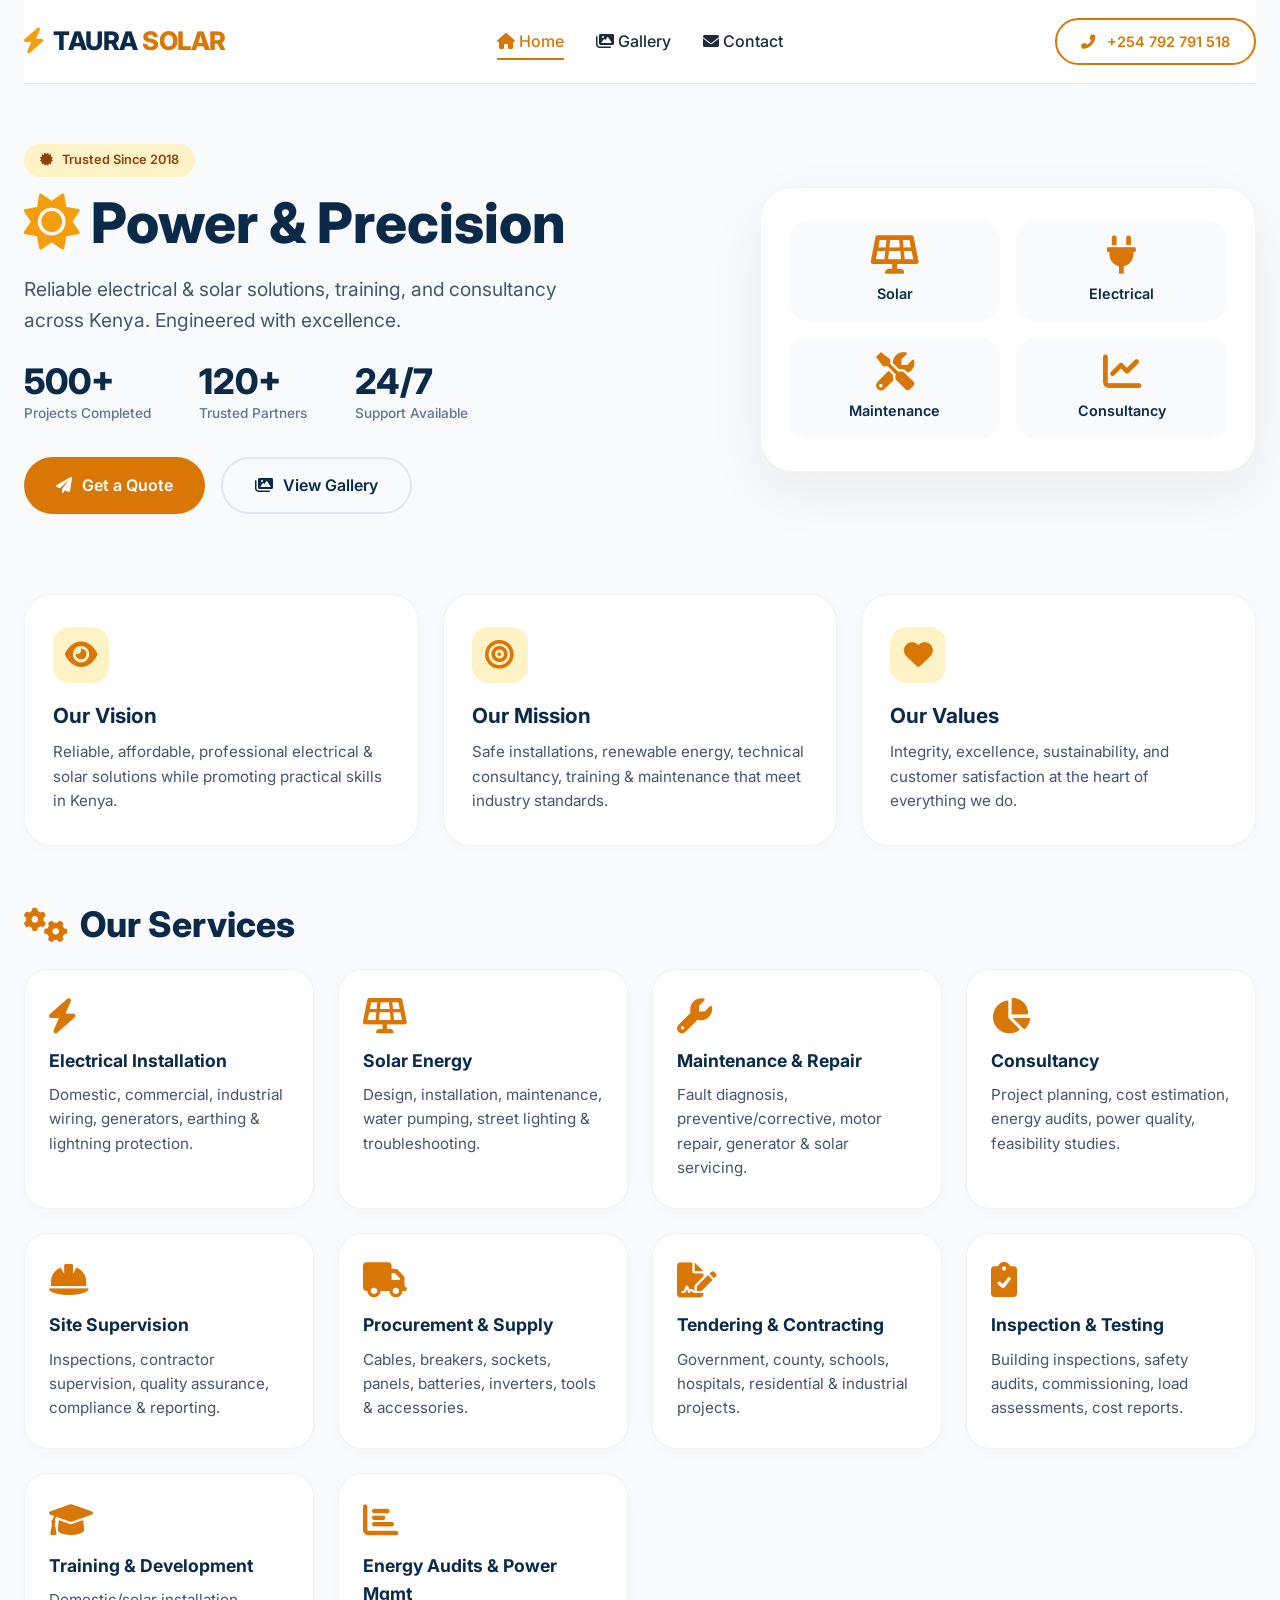
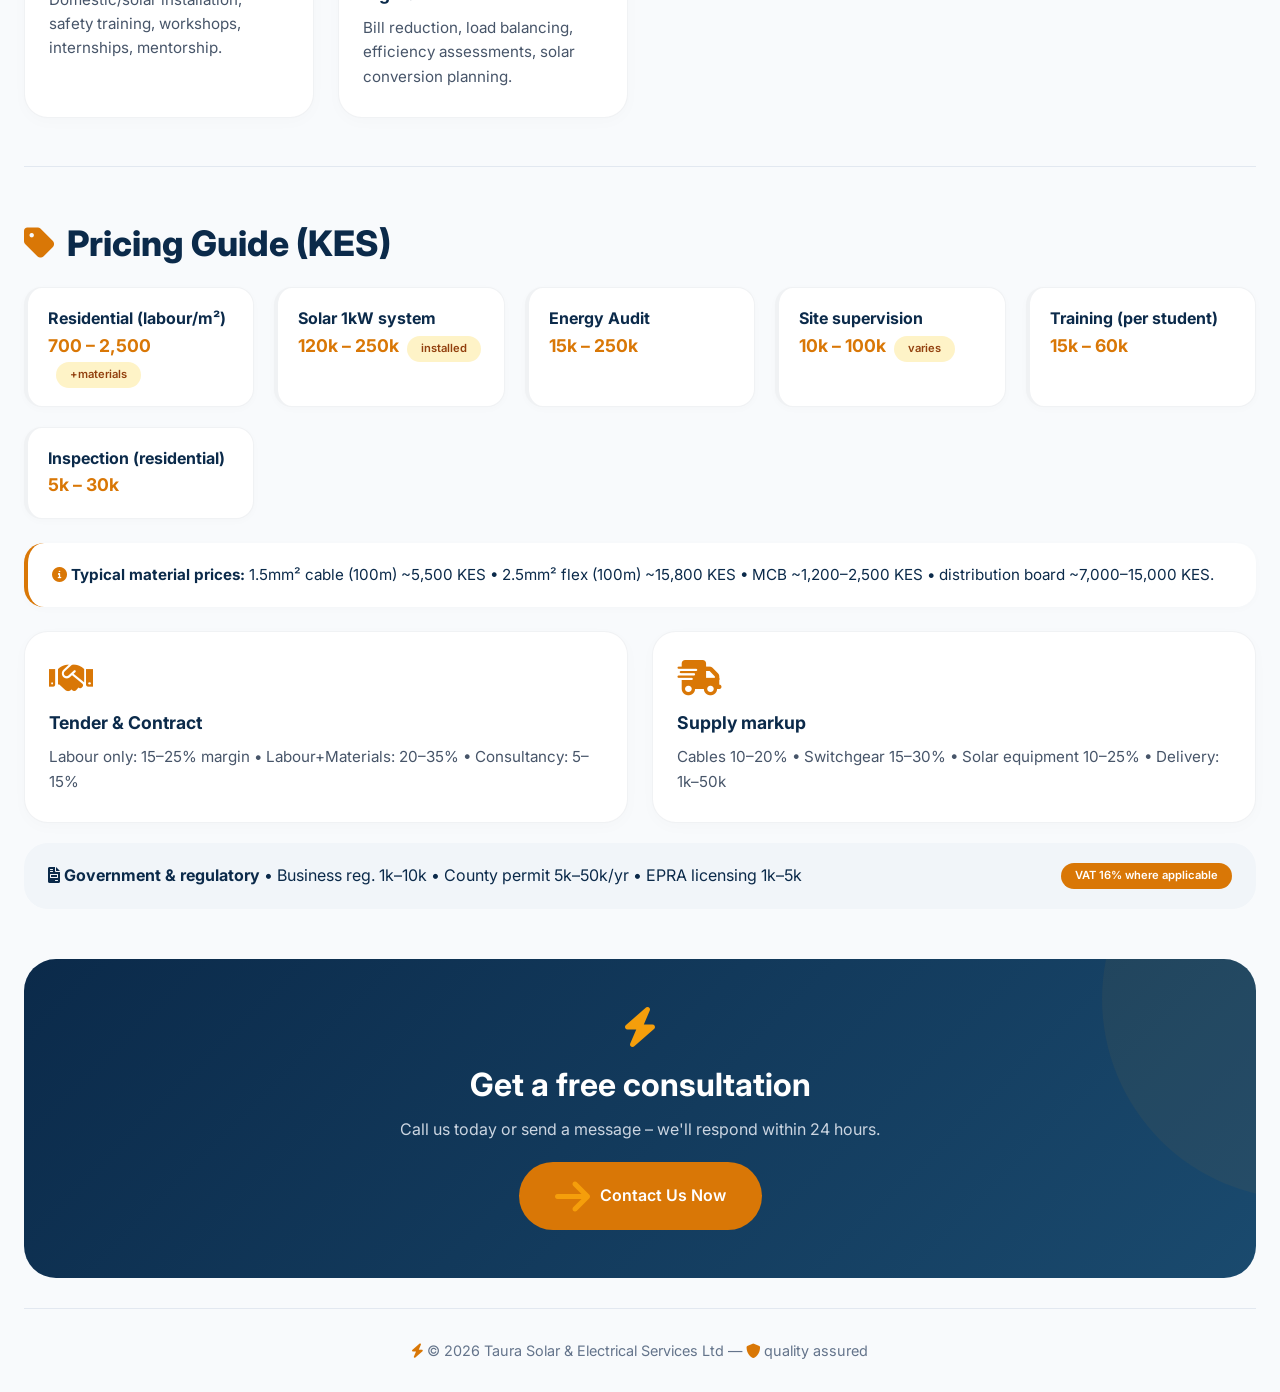
==== commit 4b27b5f8: "latest commits" ====
--- a/index.html
+++ b/index.html
@@ -89,7 +89,7 @@
       <div class="card"><i class="fas fa-file-signature"></i><h4>Tendering & Contracting</h4><p>Government, county, schools, hospitals, residential & industrial projects.</p></div>
       <div class="card"><i class="fas fa-clipboard-check"></i><h4>Inspection & Testing</h4><p>Building inspections, safety audits, commissioning, load assessments, cost reports.</p></div>
       <div class="card"><i class="fas fa-graduation-cap"></i><h4>Training & Development</h4><p>Domestic/solar installation, safety training, workshops, internships, mentorship.</p></div>
-      <div class="card"><i class="fas fa-energy"></i><h4>Energy Audits & Power Mgmt</h4><p>Bill reduction, load balancing, efficiency assessments, solar conversion planning.</p></div>
+      <div class="card"><i class="fas fa-chart-bar"></i><h4>Energy Audits & Power Mgmt</h4><p>Bill reduction, load balancing, efficiency assessments, solar conversion planning.</p></div>
     </div>
 
     <!-- pricing highlights -->
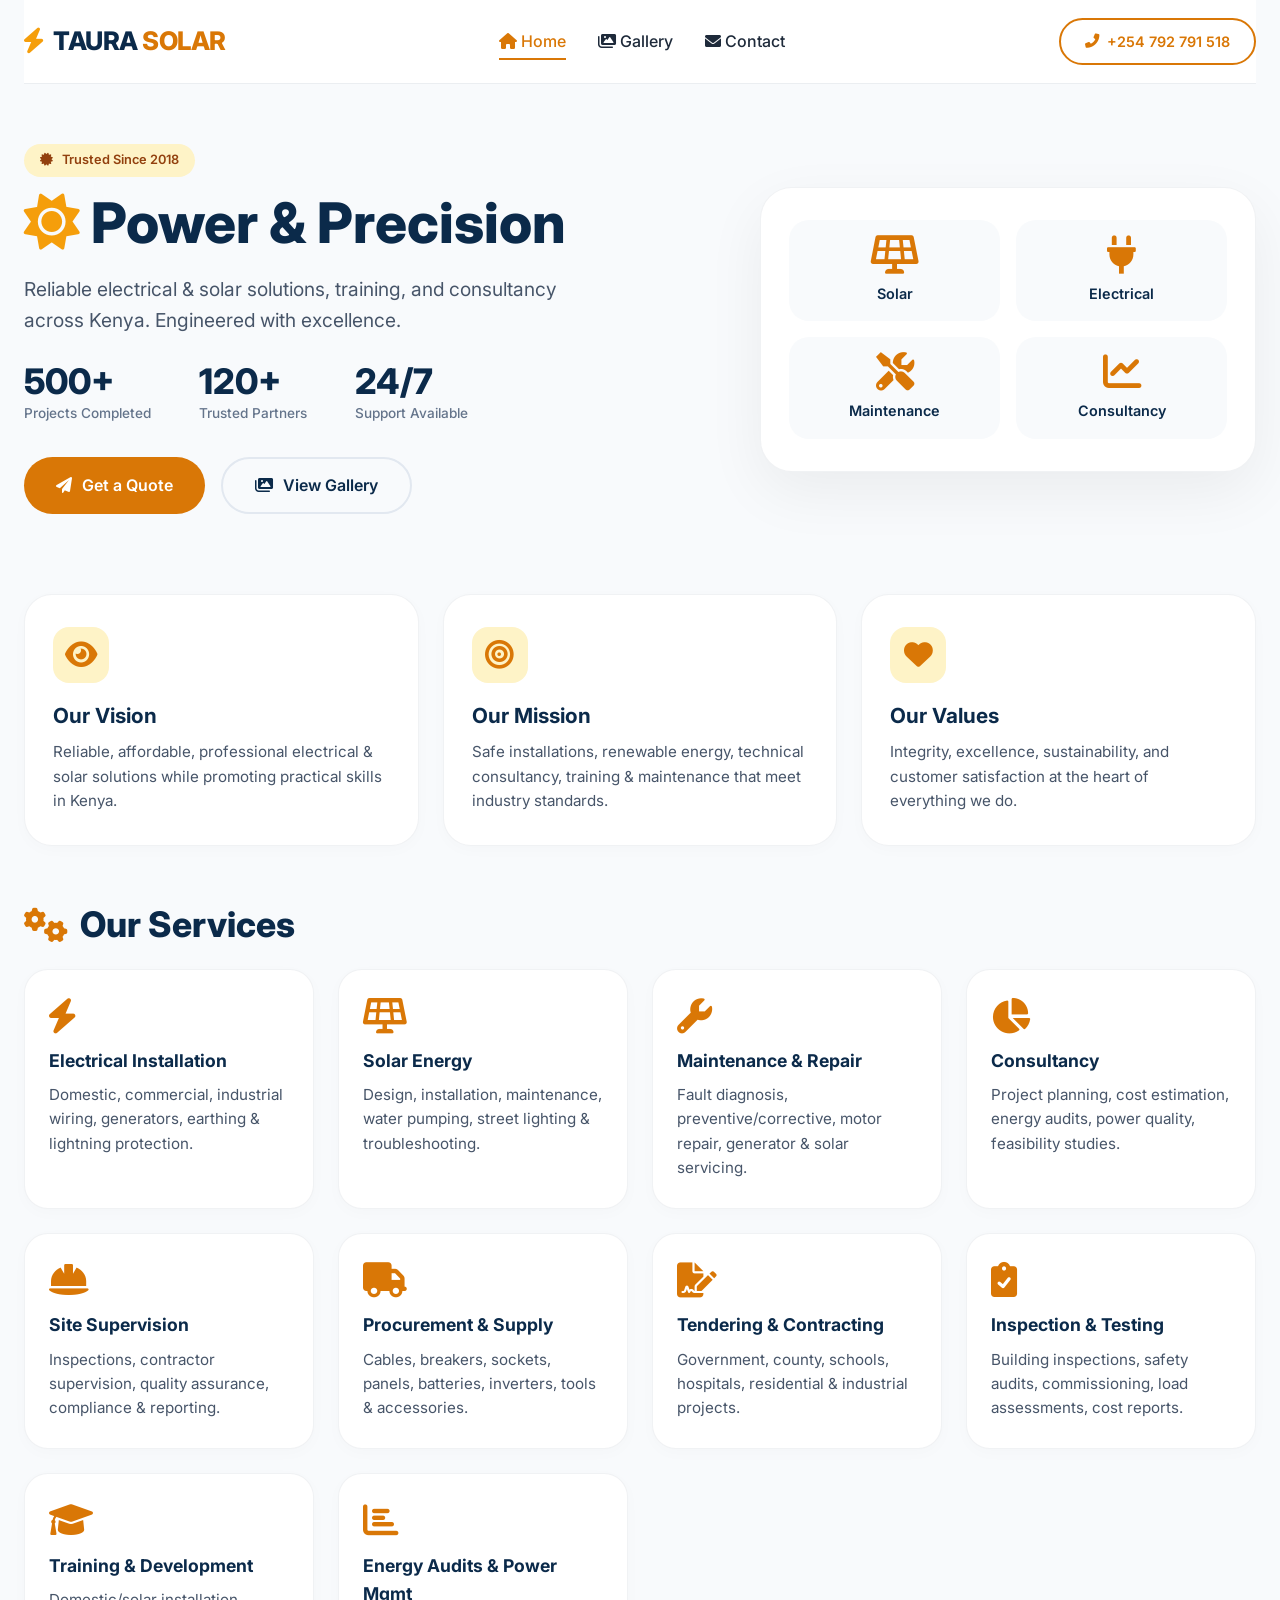
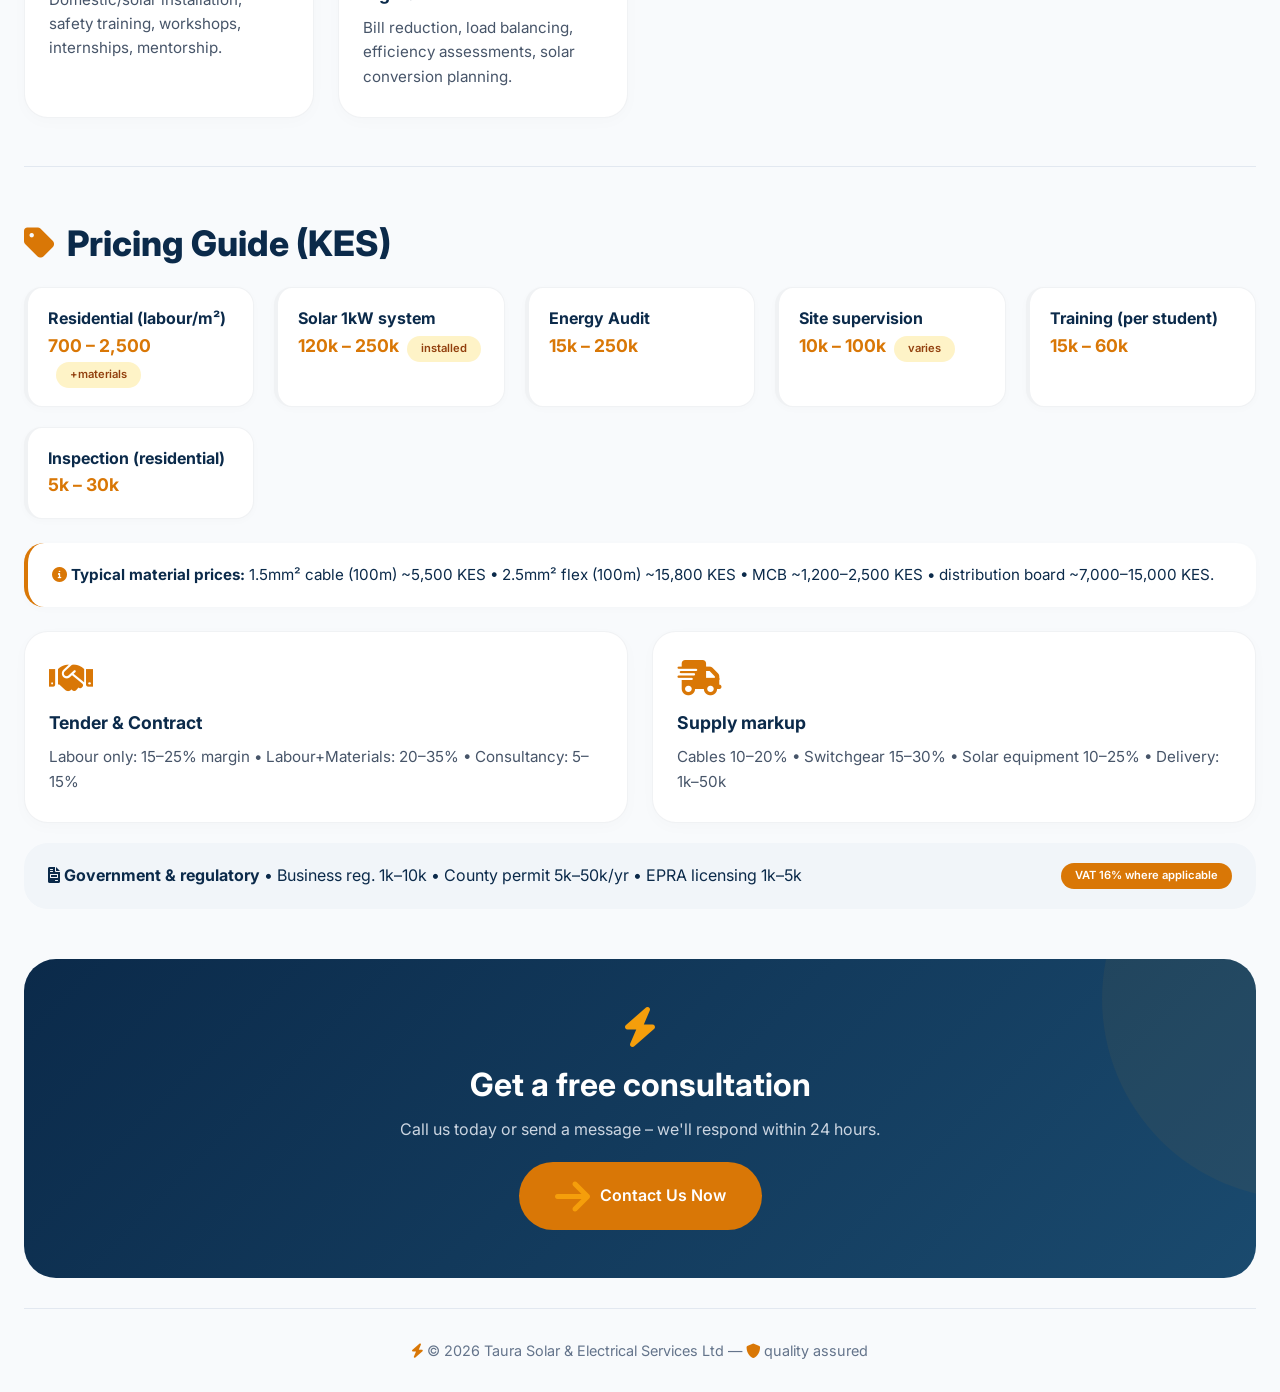
==== commit 07d68388: "latest commits" ====
--- a/index.html
+++ b/index.html
@@ -29,7 +29,7 @@
       <a href="#" data-page="gallery"><i class="fas fa-images"></i> Gallery</a>
       <a href="#" data-page="contact"><i class="fas fa-envelope"></i> Contact</a>
     </div>
-    <div class="btn-outline"><i class="fas fa-phone-alt"></i> +254 792 791 518</div>
+    <a href="tel:+254792791518" class="btn-outline"><i class="fas fa-phone-alt"></i> +254 792 791 518</a>
   </nav>
 
   <!-- ====== HOME PAGE ====== -->
@@ -210,7 +210,7 @@
     <div class="contact-section">
       <div class="contact-info">
         <div><i class="fas fa-map-pin"></i> <strong>Nairobi, Kenya</strong><br>Rongai, Enterprise Road</div>
-        <div><i class="fas fa-phone-alt"></i> <strong>+254 792 791 518</strong><br>+254 792 791 518</div>
+        <div><a href="tel:+254792791518" class="contact-phone-link"><i class="fas fa-phone-alt"></i> <strong>+254 792 791 518</strong></a><br>+254 792 791 518</div>
         <div><i class="fas fa-envelope"></i> <strong>info@taurasolar.co.ke</strong><br>tenders@taurasolar.co.ke</div>
         <div><i class="fas fa-clock"></i> <strong>Mon–Fri</strong> 8:00 – 18:00<br>Saturday 9:00 – 15:00</div>
         <hr>
--- a/style.css
+++ b/style.css
@@ -82,6 +82,7 @@
   width: 100%;
 }
 
+/* ===== NAVBAR PHONE BUTTON (CLICK-TO-CALL) ===== */
 .btn-outline {
   border: 2px solid #d97706;
   background: transparent;
@@ -90,15 +91,38 @@
   font-weight: 600;
   color: #d97706;
   transition: 0.3s;
-  cursor: default;
   font-size: 0.9rem;
+  text-decoration: none;
+  display: inline-flex;
+  align-items: center;
+  gap: 8px;
+  cursor: pointer;
 }
 .btn-outline i {
-  margin-right: 8px;
+  margin-right: 0;
 }
 .btn-outline:hover {
   background: #d97706;
   color: white;
+  transform: scale(1.02);
+  box-shadow: 0 4px 16px rgba(217, 119, 6, 0.3);
+}
+
+/* ===== CONTACT PHONE LINK ===== */
+.contact-phone-link {
+  color: #0b2a4a;
+  text-decoration: none;
+  transition: 0.3s;
+  display: inline-flex;
+  align-items: center;
+  gap: 8px;
+}
+.contact-phone-link:hover {
+  color: #d97706;
+  transform: scale(1.02);
+}
+.contact-phone-link i {
+  color: #d97706;
 }
 
 /* ===== HERO ===== */
@@ -632,6 +656,23 @@
   margin: 30px 0;
   border: none;
   border-top: 1px solid #e2e8f0;
+}
+
+/* Contact phone link in contact info */
+.contact-phone-link {
+  color: #0b2a4a;
+  text-decoration: none;
+  transition: 0.3s;
+  display: inline-flex;
+  align-items: center;
+  gap: 8px;
+}
+.contact-phone-link:hover {
+  color: #d97706;
+  transform: scale(1.02);
+}
+.contact-phone-link i {
+  color: #d97706;
 }
 
 .contact-form {
@@ -768,4 +809,8 @@
   .cta-banner h3, .gallery-cta h3 {
     font-size: 1.5rem;
   }
+  .btn-outline {
+    width: 100%;
+    justify-content: center;
+  }
 }
